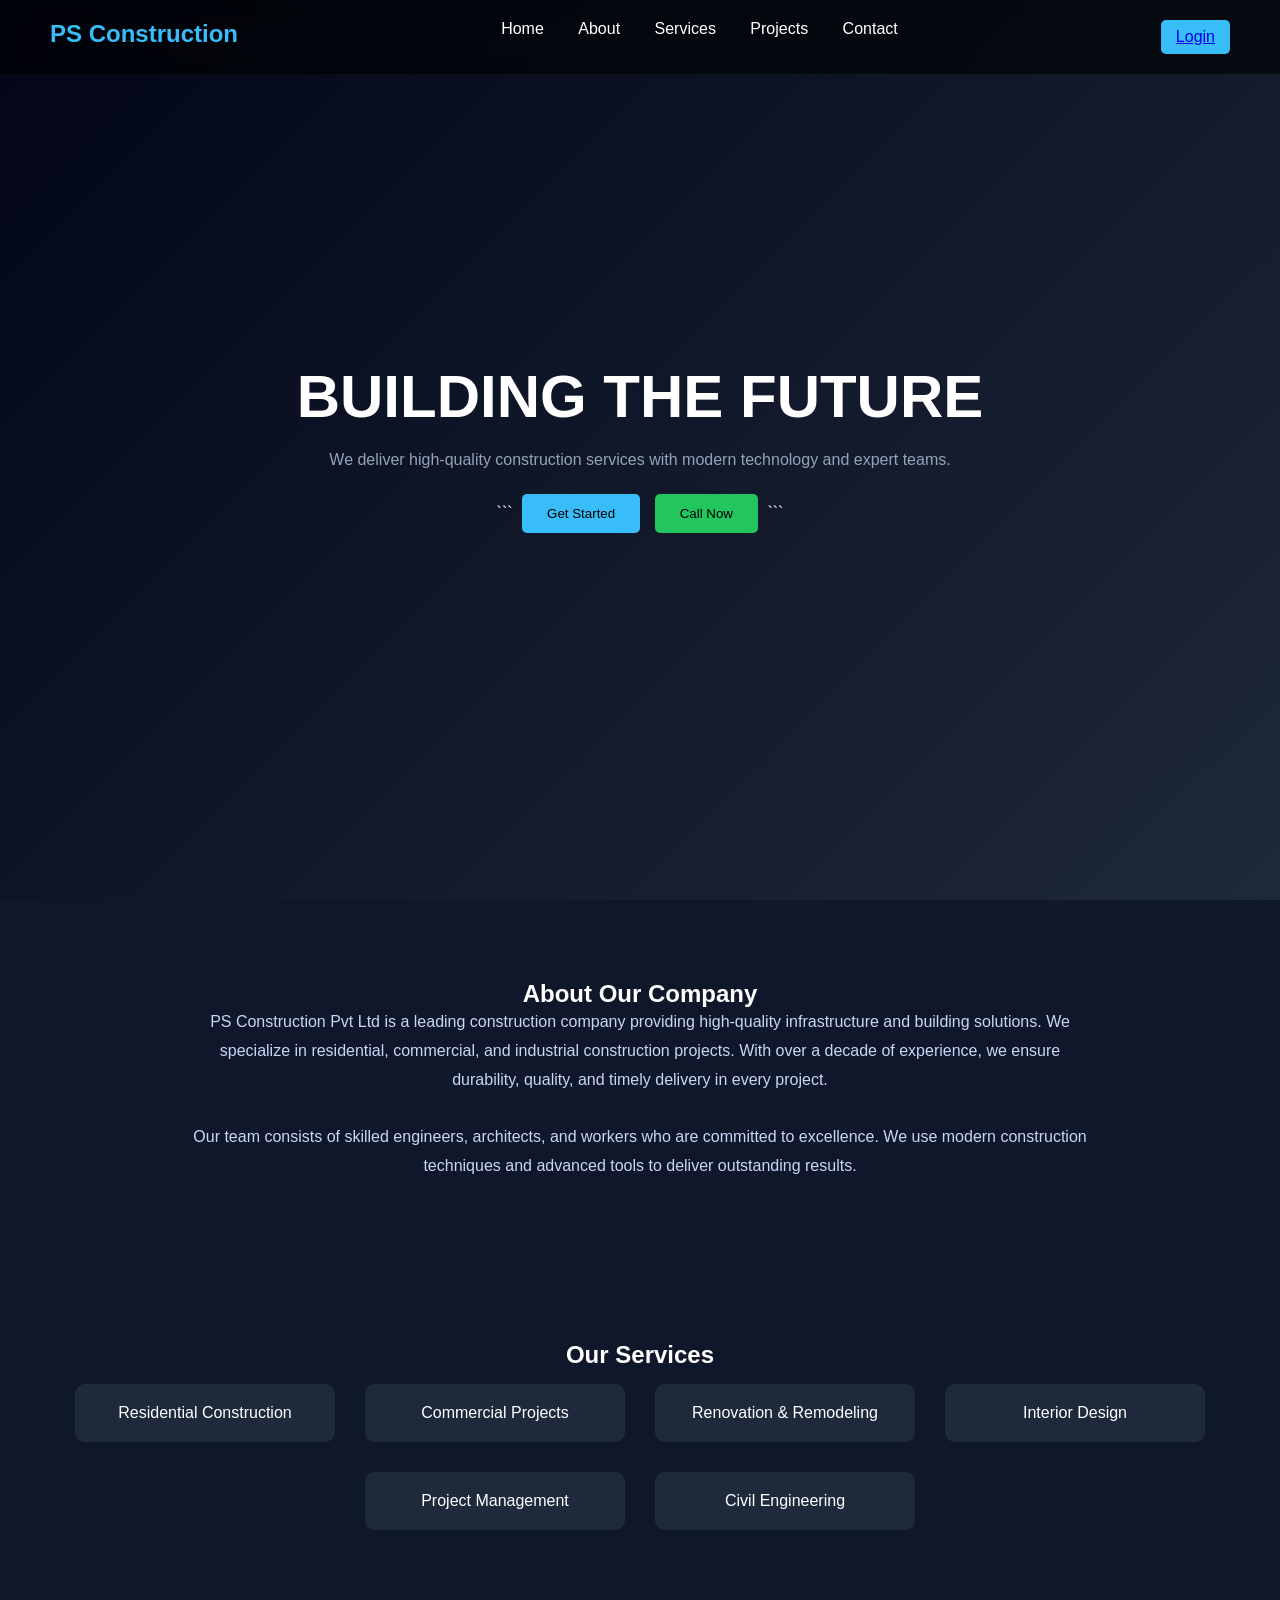
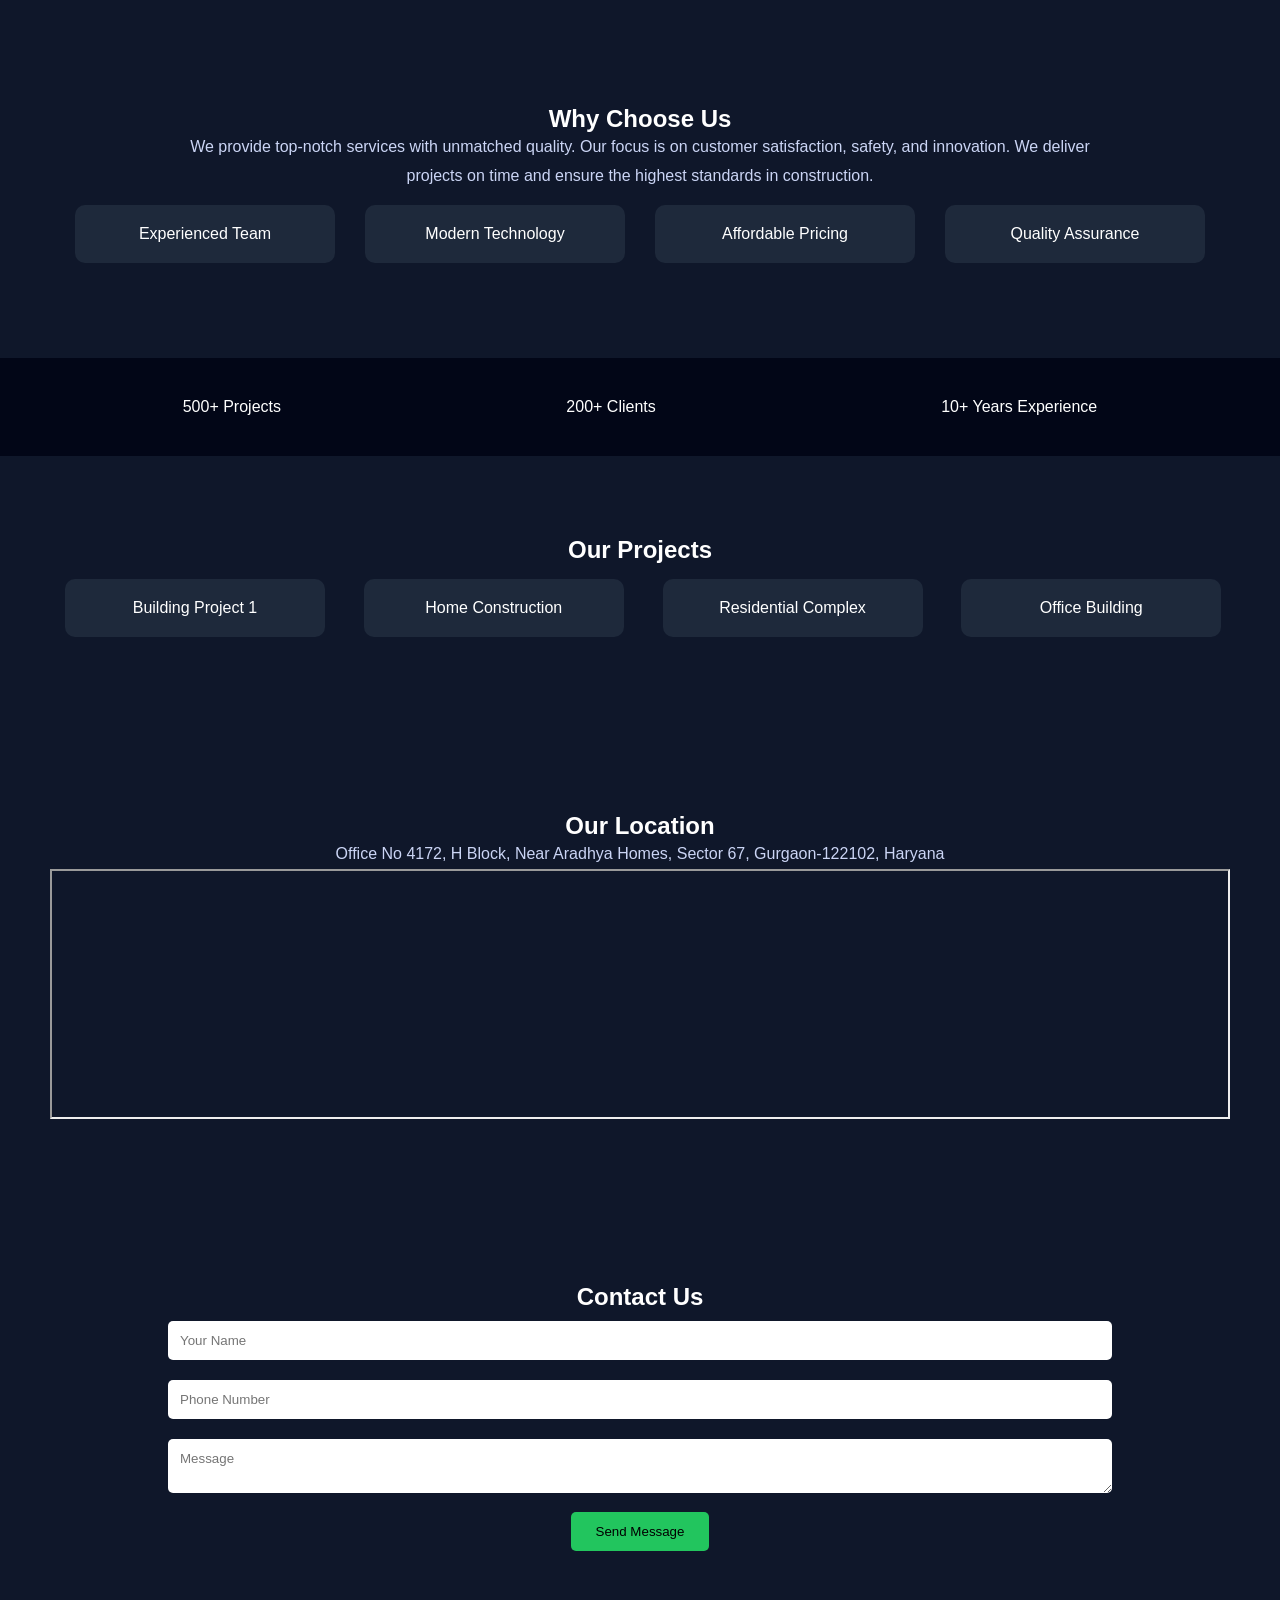
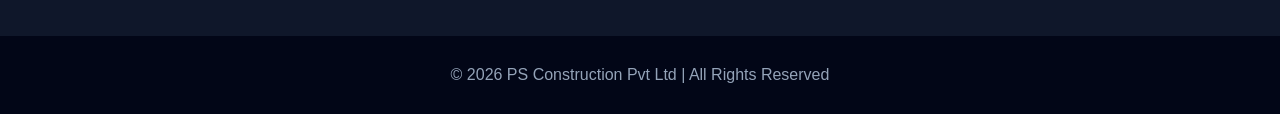
==== index.html @ 4b5846bc "index.html" ====
<!DOCTYPE html>

<html lang="en">
<head>
<meta charset="UTF-8">
<meta name="viewport" content="width=device-width, initial-scale=1.0">
<title>PS Construction Pvt Ltd</title>

<style>

/* RESET */
*{
  margin:0;
  padding:0;
  box-sizing:border-box;
  font-family:Arial;
}

/* BODY */
body{
  background:#0f172a;
  color:white;
}

/* NAVBAR */
.navbar{
  position:fixed;
  top:0;
  width:100%;
  display:flex;
  justify-content:space-between;
  padding:20px 50px;
  background:rgba(0,0,0,0.6);
  backdrop-filter:blur(10px);
  z-index:100;
}

.logo{
  font-size:24px;
  font-weight:bold;
  color:#38bdf8;
}

.menu a{
  color:white;
  text-decoration:none;
  margin:0 15px;
}

.menu a:hover{
  color:#38bdf8;
}

.login{
  background:#38bdf8;
  padding:8px 15px;
  border-radius:5px;
}

/* HERO */
.hero{
  height:100vh;
  display:flex;
  align-items:center;
  justify-content:center;
  text-align:center;
  background:linear-gradient(135deg,#020617,#1e293b);
}

.hero h1{
  font-size:60px;
}

.hero p{
  color:#94a3b8;
  margin:20px;
}

.btn{
  padding:12px 25px;
  border:none;
  margin:5px;
  cursor:pointer;
  border-radius:5px;
}

.btn1{background:#38bdf8;}
.btn2{background:#22c55e;}

/* SECTION */
.section{
  padding:80px 50px;
  text-align:center;
}

/* TEXT CONTENT */
.text{
  max-width:900px;
  margin:auto;
  color:#cbd5f5;
  line-height:1.8;
}

/* CARDS */
.cards{
  display:flex;
  flex-wrap:wrap;
  justify-content:center;
}

.card{
  background:#1e293b;
  margin:15px;
  padding:20px;
  width:260px;
  border-radius:10px;
  transition:0.3s;
}

.card:hover{
  transform:translateY(-10px);
  background:#334155;
}

/* STATS */
.stats{
  display:flex;
  justify-content:space-around;
  padding:40px;
  background:#020617;
}

/* GRID */
.grid{
  display:grid;
  grid-template-columns:repeat(auto-fit,minmax(250px,1fr));
  gap:15px;
}

/* CONTACT */
input,textarea{
  width:80%;
  padding:12px;
  margin:10px;
  border:none;
  border-radius:5px;
}

/* FOOTER */
.footer{
  background:#020617;
  padding:30px;
  text-align:center;
  color:#94a3b8;
}

</style>

</head>

<body>

<!-- NAVBAR -->

<div class="navbar">
  <div class="logo">PS Construction</div>

  <div class="menu">
    <a href="#home">Home</a>
    <a href="#about">About</a>
    <a href="#services">Services</a>
    <a href="#projects">Projects</a>
    <a href="#contact">Contact</a>
  </div>

<a href="login.html" class="login">Login</a>

</div>

<!-- HERO -->

<div class="hero" id="home">
  <div>
    <h1>BUILDING THE FUTURE</h1>
    <p>We deliver high-quality construction services with modern technology and expert teams.</p>

```
<button class="btn btn1">Get Started</button>
<button class="btn btn2" onclick="callNow()">Call Now</button>
```

  </div>
</div>

<!-- ABOUT -->

<div class="section" id="about">
  <h2>About Our Company</h2>

  <p class="text">
  PS Construction Pvt Ltd is a leading construction company providing high-quality infrastructure and building solutions. 
  We specialize in residential, commercial, and industrial construction projects. With over a decade of experience, 
  we ensure durability, quality, and timely delivery in every project.
  <br><br>
  Our team consists of skilled engineers, architects, and workers who are committed to excellence. 
  We use modern construction techniques and advanced tools to deliver outstanding results.
  </p>
</div>

<!-- SERVICES -->

<div class="section" id="services">
  <h2>Our Services</h2>

  <div class="cards">
    <div class="card">Residential Construction</div>
    <div class="card">Commercial Projects</div>
    <div class="card">Renovation & Remodeling</div>
    <div class="card">Interior Design</div>
    <div class="card">Project Management</div>
    <div class="card">Civil Engineering</div>
  </div>
</div>

<!-- WHY US -->

<div class="section">
  <h2>Why Choose Us</h2>

  <p class="text">
  We provide top-notch services with unmatched quality. Our focus is on customer satisfaction, safety, and innovation.
  We deliver projects on time and ensure the highest standards in construction.
  </p>

  <div class="cards">
    <div class="card">Experienced Team</div>
    <div class="card">Modern Technology</div>
    <div class="card">Affordable Pricing</div>
    <div class="card">Quality Assurance</div>
  </div>
</div>

<!-- STATS -->

<div class="stats">
  <div>500+ Projects</div>
  <div>200+ Clients</div>
  <div>10+ Years Experience</div>
</div>

<!-- PROJECTS -->

<div class="section" id="projects">
  <h2>Our Projects</h2>

  <div class="grid">
    <div class="card">Building Project 1</div>
    <div class="card">Home Construction</div>
    <div class="card">Residential Complex</div>
    <div class="card">Office Building</div>
  </div>
</div>

<!-- LOCATION -->

<div class="section">
  <h2>Our Location</h2>

  <p class="text">
  Office No 4172, H Block, Near Aradhya Homes,  
  Sector 67, Gurgaon-122102, Haryana
  </p>

  <iframe 
  src="https://www.google.com/maps?q=Sector+67+Gurgaon&output=embed"
  width="100%" height="250"></iframe>
</div>

<!-- CONTACT -->

<div class="section" id="contact">
  <h2>Contact Us</h2>

  <input id="name" placeholder="Your Name">
  <input id="phone" placeholder="Phone Number">
  <textarea id="msg" placeholder="Message"></textarea>

  <br>
  <button class="btn btn2" onclick="sendMail()">Send Message</button>
</div>

<!-- FOOTER -->

<div class="footer">
  © 2026 PS Construction Pvt Ltd | All Rights Reserved
</div>

<script>

/* CALL */
function callNow(){
  window.location.href = "tel:9627898972";
}

/* EMAIL */
function sendMail(){
  let name=document.getElementById("name").value;
  let phone=document.getElementById("phone").value;
  let msg=document.getElementById("msg").value;

  window.location.href =
  `mailto:psconstruction@gmail.com?subject=Client Inquiry&body=Name:${name}%0APhone:${phone}%0AMessage:${msg}`;
}

/* SCROLL ANIMATION */
let sections=document.querySelectorAll(".section");

window.addEventListener("scroll",()=>{
  sections.forEach(sec=>{
    let top=sec.getBoundingClientRect().top;

    if(top<window.innerHeight-100){
      sec.style.opacity="1";
      sec.style.transform="translateY(0)";
    }
  });
});

</script>

</body>
</html>
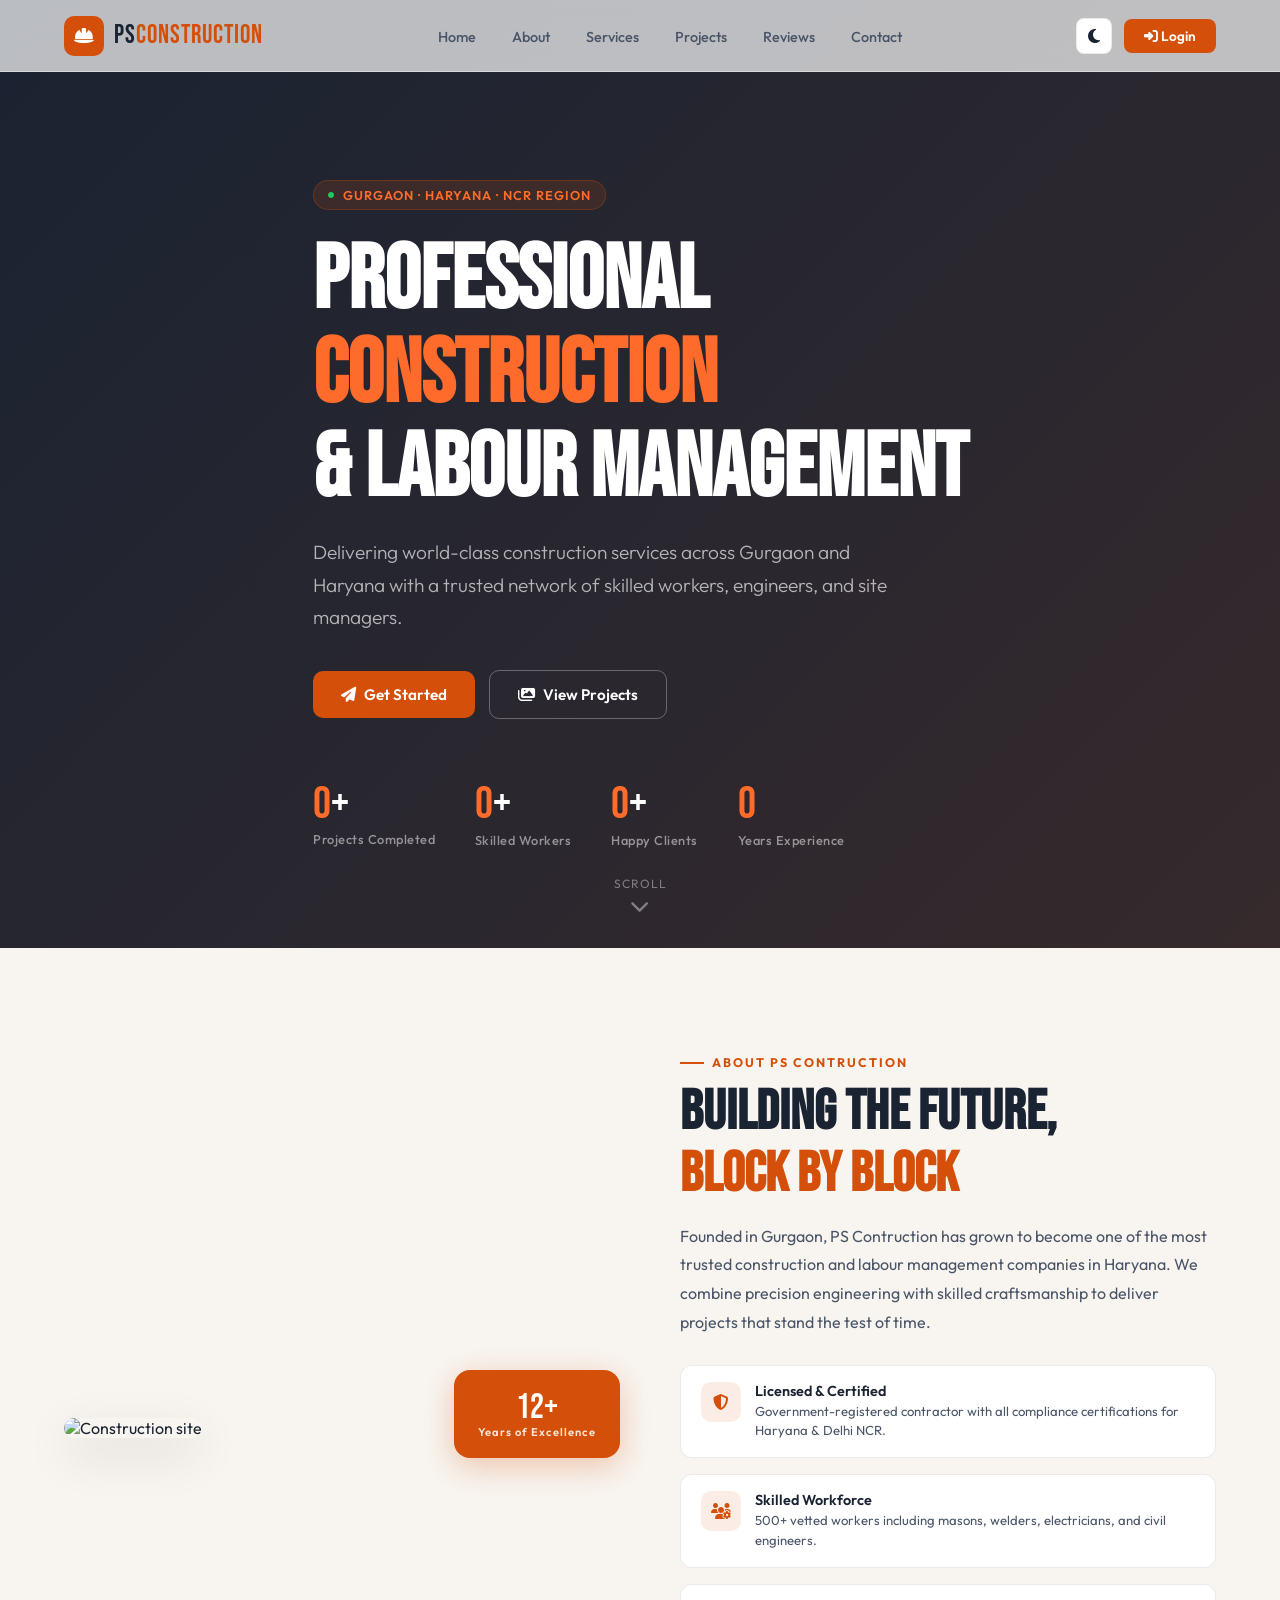
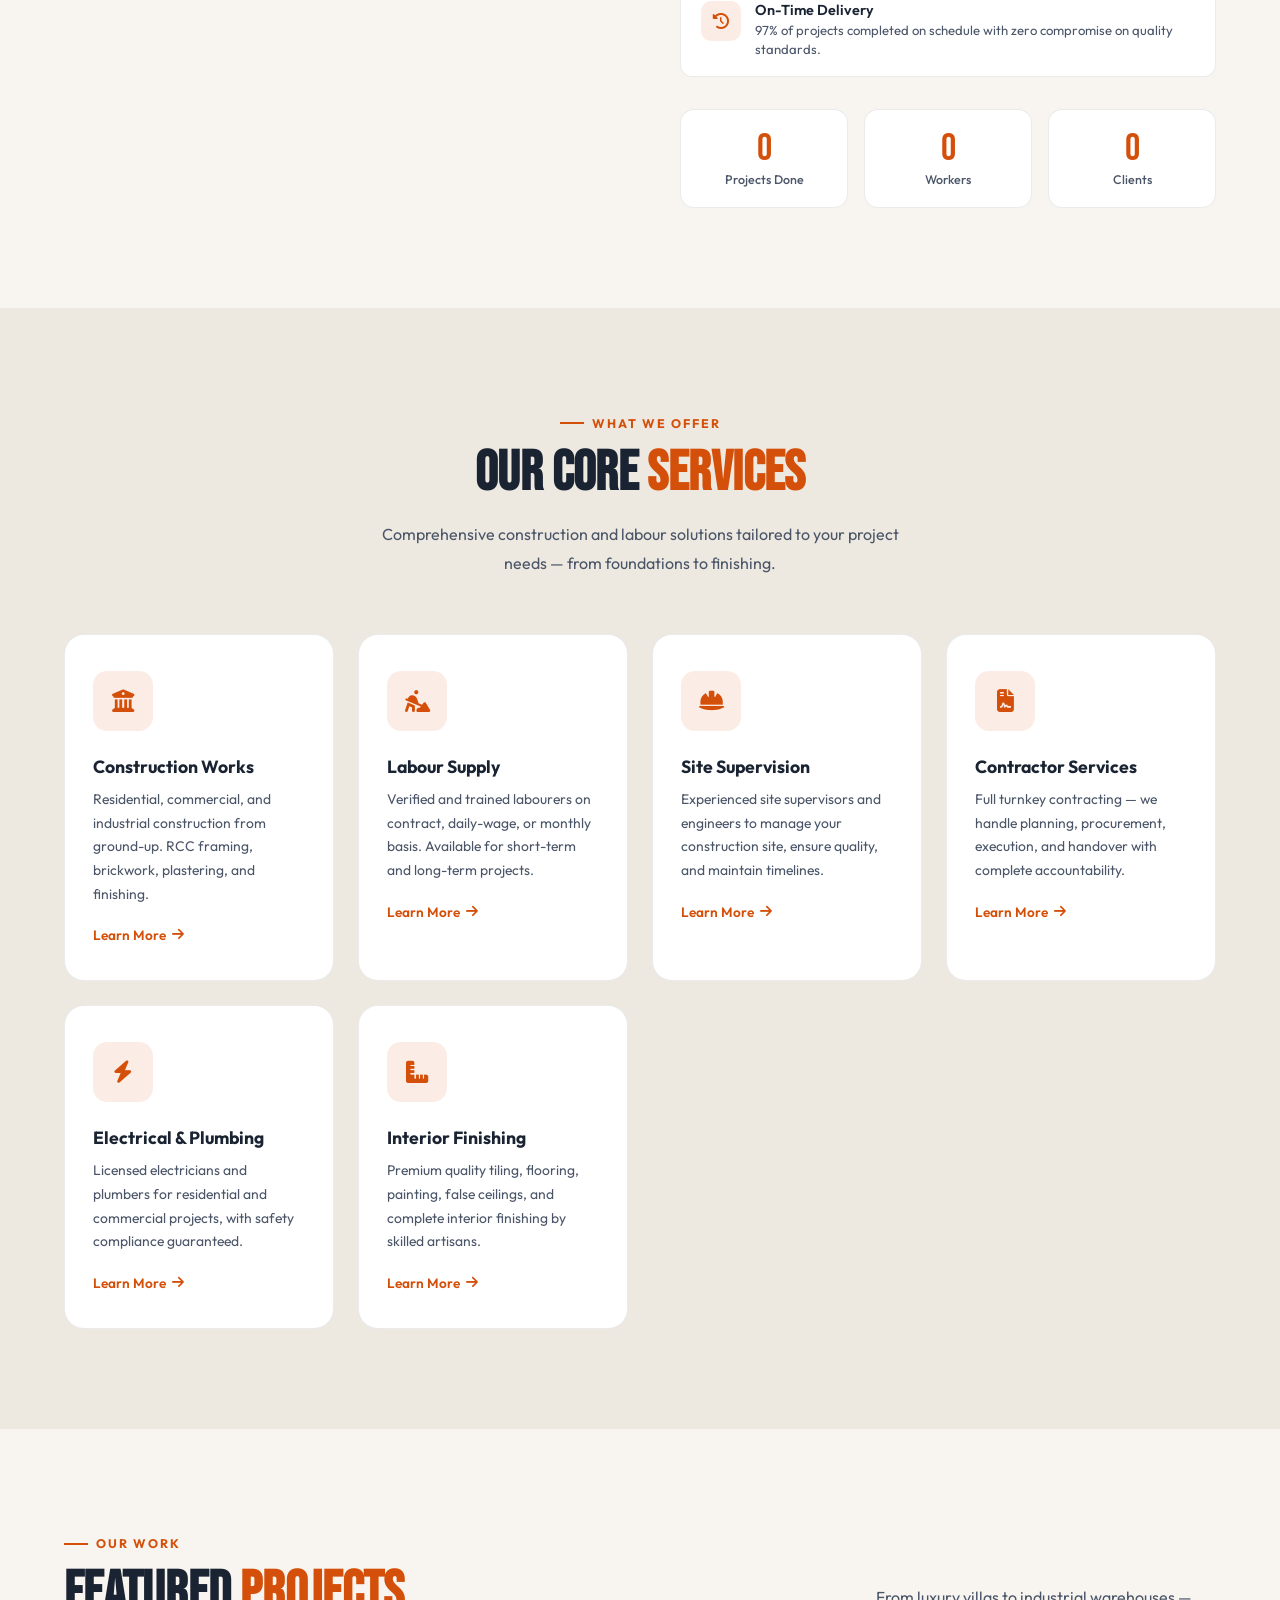
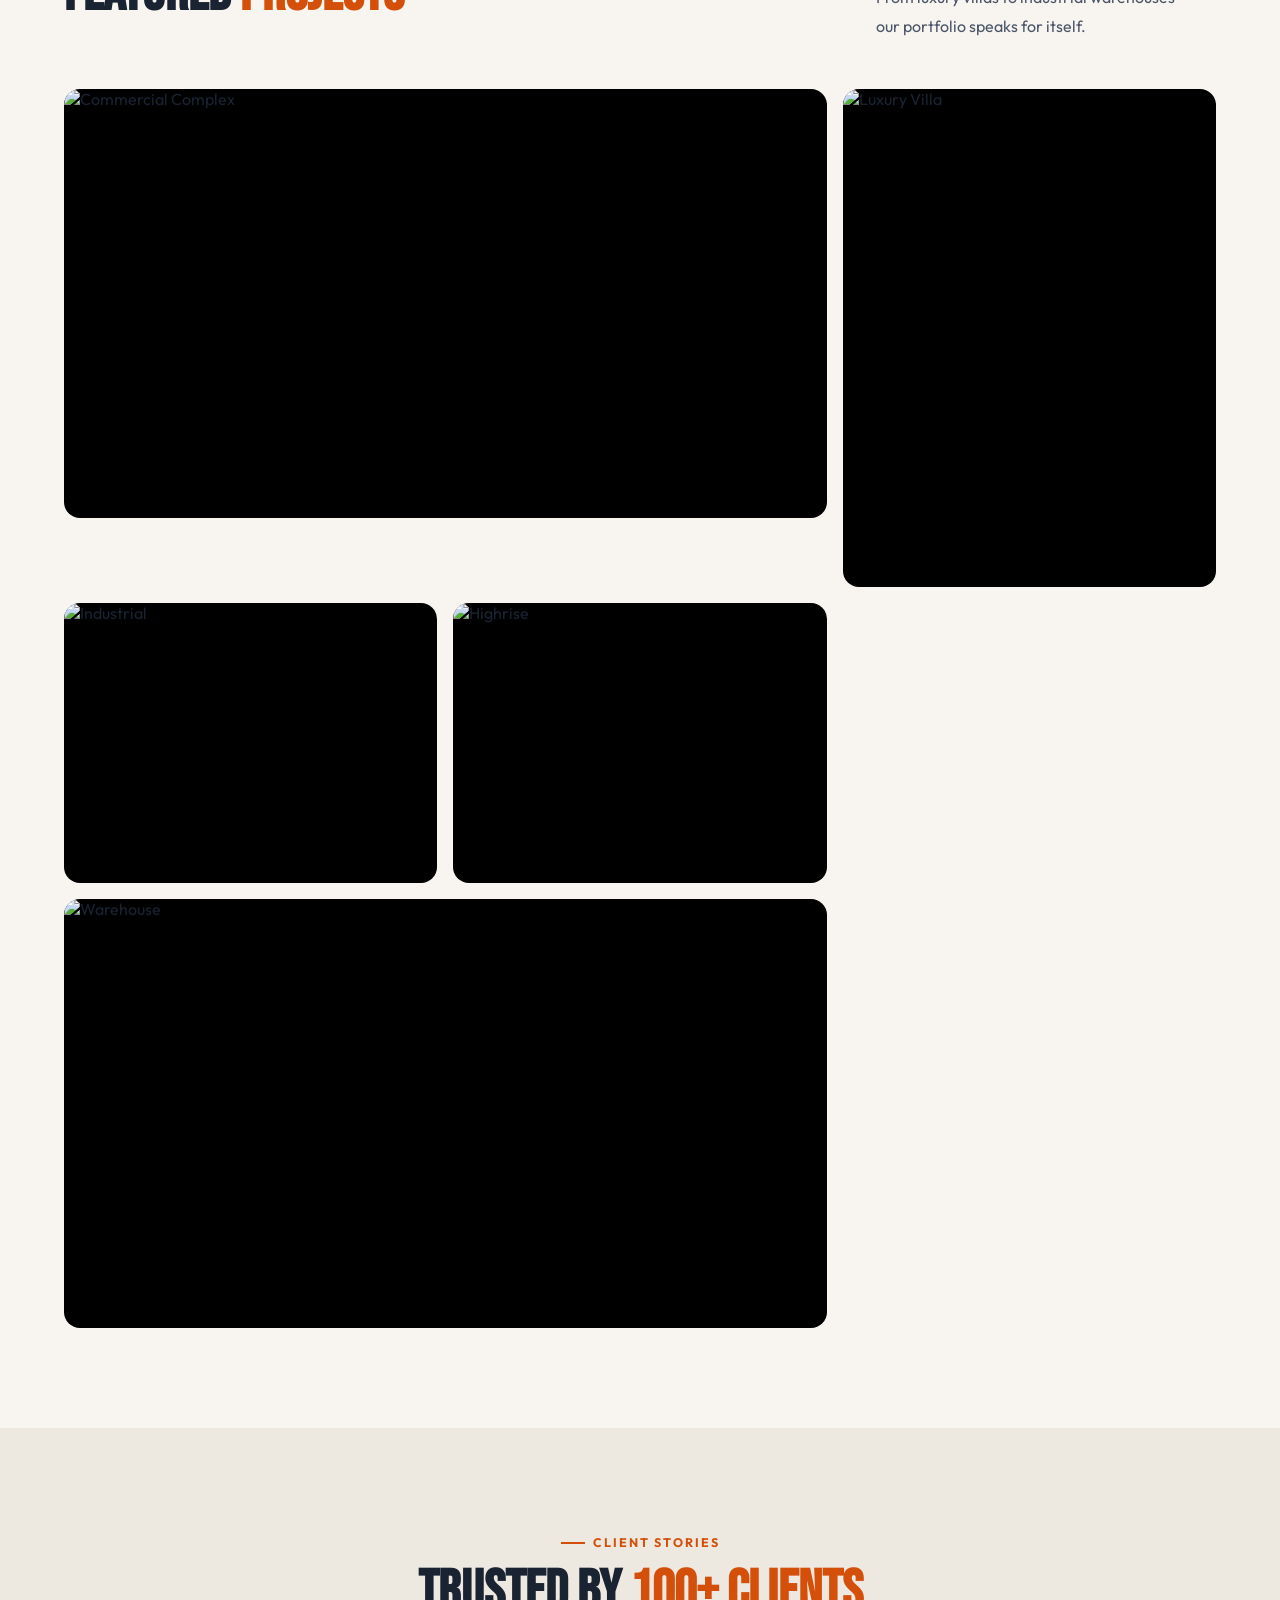
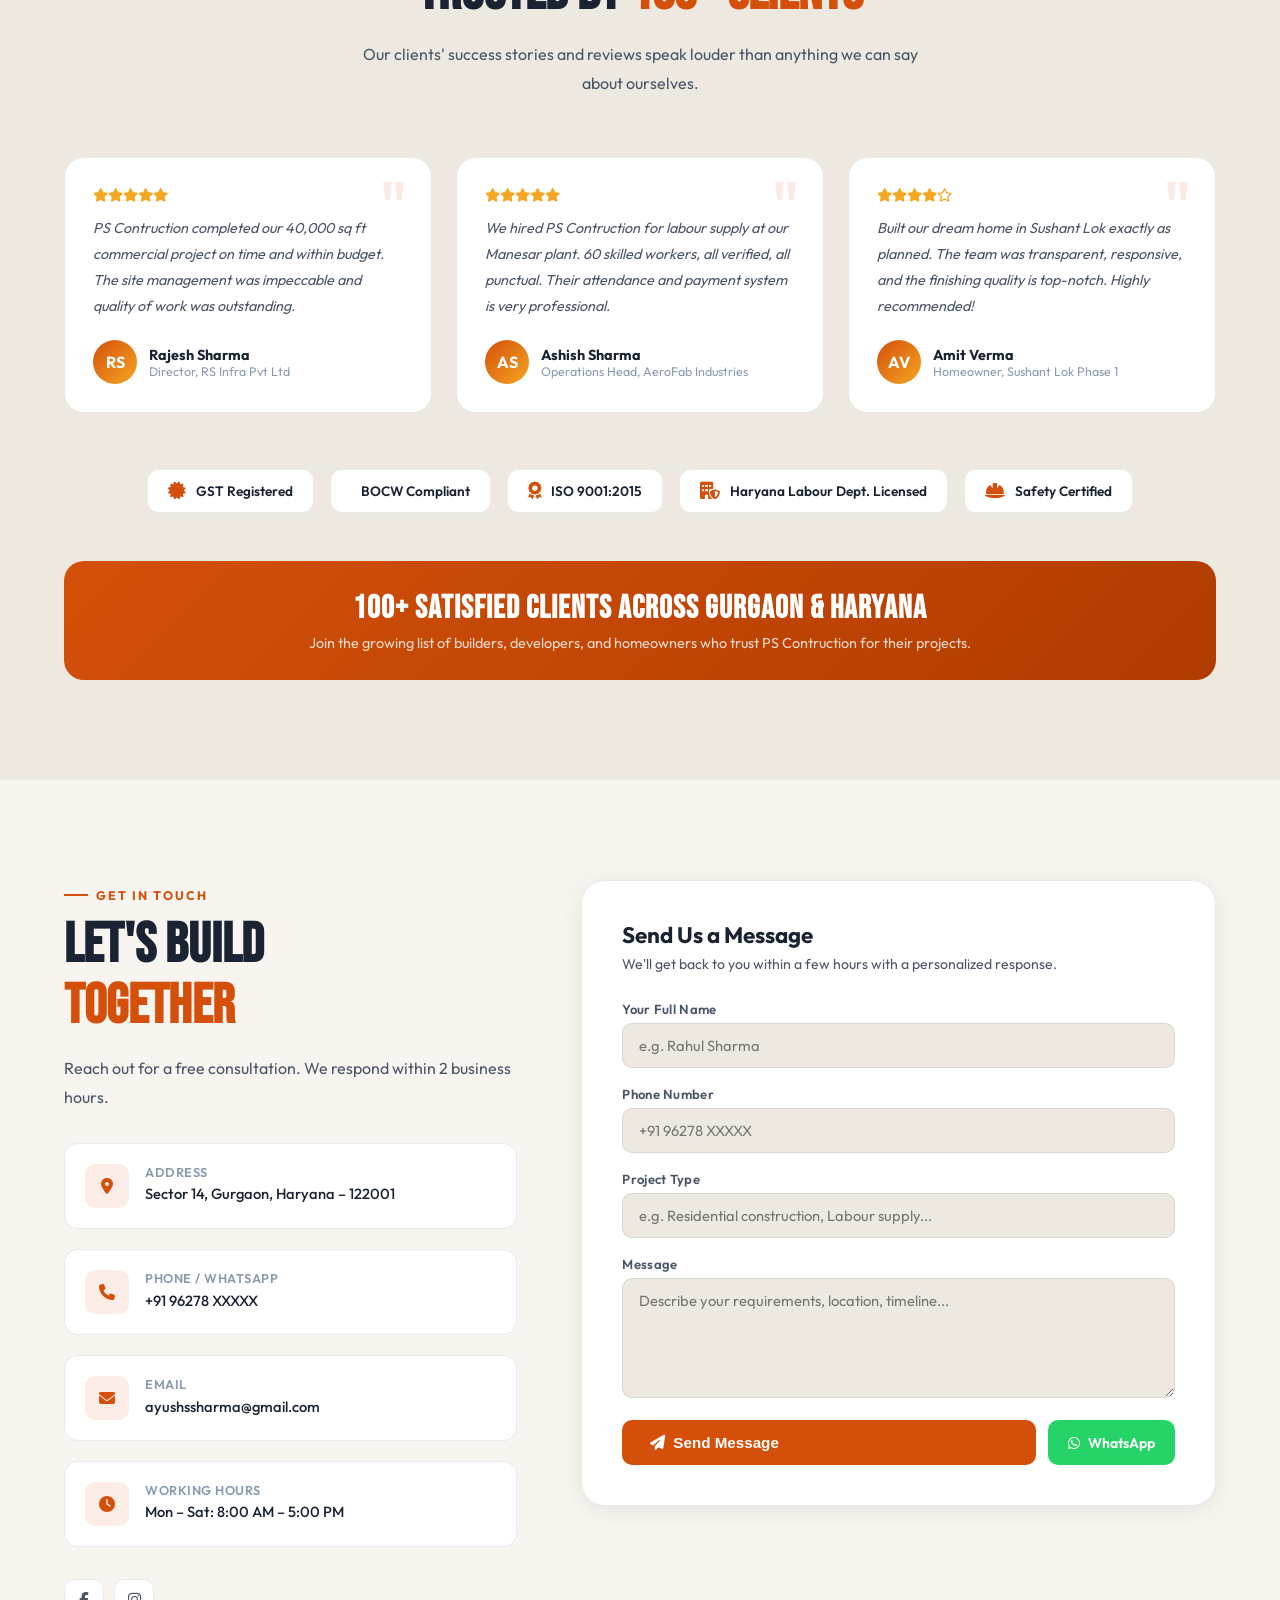
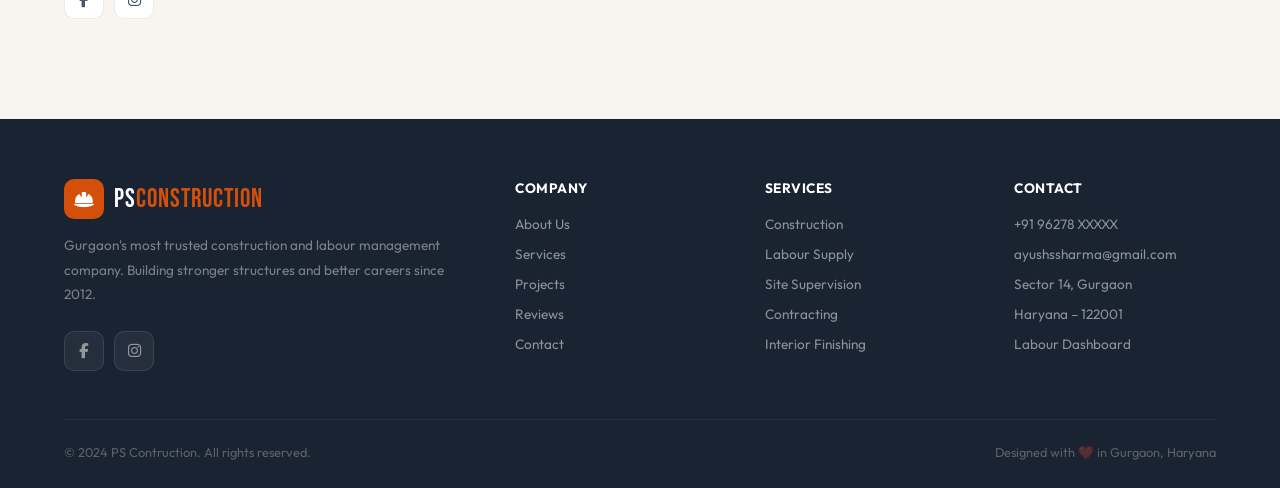
==== commit 5c11188a: "Update index.html" ====
--- a/index.html
+++ b/index.html
@@ -1,332 +1,1024 @@
 <!DOCTYPE html>
-
-<html lang="en">
+<html lang="en" data-theme="light">
 <head>
 <meta charset="UTF-8">
 <meta name="viewport" content="width=device-width, initial-scale=1.0">
-<title>PS Construction Pvt Ltd</title>
-
+<title>PS Cnstruction Gurugram | Construction & Labour Management | Gurgaon, Haryana</title>
+<link href="https://fonts.googleapis.com/css2?family=Bebas+Neue&family=Outfit:wght@300;400;500;600;700;800&display=swap" rel="stylesheet">
+<link rel="stylesheet" href="https://cdnjs.cloudflare.com/ajax/libs/font-awesome/6.5.0/css/all.min.css">
+<link rel="stylesheet" href="https://cdnjs.cloudflare.com/ajax/libs/aos/2.3.4/aos.css">
 <style>
-
-/* RESET */
-*{
-  margin:0;
-  padding:0;
-  box-sizing:border-box;
-  font-family:Arial;
-}
-
-/* BODY */
-body{
-  background:#0f172a;
-  color:white;
-}
-
-/* NAVBAR */
-.navbar{
-  position:fixed;
-  top:0;
-  width:100%;
-  display:flex;
-  justify-content:space-between;
-  padding:20px 50px;
-  background:rgba(0,0,0,0.6);
-  backdrop-filter:blur(10px);
-  z-index:100;
-}
-
-.logo{
-  font-size:24px;
-  font-weight:bold;
-  color:#38bdf8;
-}
-
-.menu a{
-  color:white;
-  text-decoration:none;
-  margin:0 15px;
-}
-
-.menu a:hover{
-  color:#38bdf8;
-}
-
-.login{
-  background:#38bdf8;
-  padding:8px 15px;
-  border-radius:5px;
-}
-
-/* HERO */
-.hero{
-  height:100vh;
-  display:flex;
-  align-items:center;
-  justify-content:center;
-  text-align:center;
-  background:linear-gradient(135deg,#020617,#1e293b);
-}
-
-.hero h1{
-  font-size:60px;
-}
-
-.hero p{
-  color:#94a3b8;
-  margin:20px;
-}
-
-.btn{
-  padding:12px 25px;
-  border:none;
-  margin:5px;
-  cursor:pointer;
-  border-radius:5px;
-}
-
-.btn1{background:#38bdf8;}
-.btn2{background:#22c55e;}
-
-/* SECTION */
-.section{
-  padding:80px 50px;
-  text-align:center;
-}
-
-/* TEXT CONTENT */
-.text{
-  max-width:900px;
-  margin:auto;
-  color:#cbd5f5;
-  line-height:1.8;
-}
-
-/* CARDS */
-.cards{
-  display:flex;
-  flex-wrap:wrap;
-  justify-content:center;
-}
-
-.card{
-  background:#1e293b;
-  margin:15px;
-  padding:20px;
-  width:260px;
-  border-radius:10px;
-  transition:0.3s;
-}
-
-.card:hover{
-  transform:translateY(-10px);
-  background:#334155;
-}
-
-/* STATS */
-.stats{
-  display:flex;
-  justify-content:space-around;
-  padding:40px;
-  background:#020617;
-}
-
-/* GRID */
-.grid{
-  display:grid;
-  grid-template-columns:repeat(auto-fit,minmax(250px,1fr));
-  gap:15px;
-}
-
-/* CONTACT */
-input,textarea{
-  width:80%;
-  padding:12px;
-  margin:10px;
-  border:none;
-  border-radius:5px;
-}
-
-/* FOOTER */
-.footer{
-  background:#020617;
-  padding:30px;
-  text-align:center;
-  color:#94a3b8;
-}
-
+:root {
+  --primary: #D4500A;
+  --primary-dark: #B03C00;
+  --primary-light: #FF6B2B;
+  --secondary: #1A2332;
+  --accent: #F5A623;
+  --bg: #F8F5F0;
+  --bg2: #FFFFFF;
+  --bg3: #EDE8E0;
+  --text: #1A2332;
+  --text2: #4A5568;
+  --text3: #8A9BB0;
+  --border: rgba(0,0,0,0.08);
+  --shadow: 0 4px 24px rgba(0,0,0,0.08);
+  --shadow-lg: 0 16px 48px rgba(0,0,0,0.12);
+  --glass: rgba(255,255,255,0.7);
+  --glass-border: rgba(255,255,255,0.4);
+  --radius: 16px;
+  --transition: all 0.35s cubic-bezier(0.4,0,0.2,1);
+}
+[data-theme="dark"] {
+  --bg: #0D1117;
+  --bg2: #161B22;
+  --bg3: #1C2333;
+  --text: #E8EDF5;
+  --text2: #8B98A9;
+  --text3: #4A5568;
+  --border: rgba(255,255,255,0.06);
+  --shadow: 0 4px 24px rgba(0,0,0,0.4);
+  --shadow-lg: 0 16px 48px rgba(0,0,0,0.5);
+  --glass: rgba(22,27,34,0.8);
+  --glass-border: rgba(255,255,255,0.08);
+}
+*, *::before, *::after { box-sizing: border-box; margin: 0; padding: 0; }
+html { scroll-behavior: smooth; }
+body {
+  font-family: 'Outfit', sans-serif;
+  background: var(--bg);
+  color: var(--text);
+  transition: var(--transition);
+  overflow-x: hidden;
+}
+/* SCROLLBAR */
+::-webkit-scrollbar { width: 5px; }
+::-webkit-scrollbar-track { background: var(--bg); }
+::-webkit-scrollbar-thumb { background: var(--primary); border-radius: 99px; }
+
+/* ============ NAVBAR ============ */
+#navbar {
+  position: fixed; top: 0; left: 0; right: 0; z-index: 1000;
+  padding: 0 5%;
+  height: 72px;
+  display: flex; align-items: center; justify-content: space-between;
+  background: var(--glass);
+  backdrop-filter: blur(20px);
+  -webkit-backdrop-filter: blur(20px);
+  border-bottom: 1px solid var(--glass-border);
+  transition: var(--transition);
+}
+#navbar.scrolled {
+  box-shadow: var(--shadow);
+  height: 64px;
+}
+.nav-logo {
+  display: flex; align-items: center; gap: 10px;
+  text-decoration: none; color: var(--text);
+}
+.nav-logo-icon {
+  width: 40px; height: 40px;
+  background: var(--primary);
+  border-radius: 10px;
+  display: flex; align-items: center; justify-content: center;
+  color: white; font-size: 1.1rem;
+  font-weight: 800;
+}
+.nav-logo-text { font-family: 'Bebas Neue', sans-serif; font-size: 1.6rem; letter-spacing: 1px; }
+.nav-logo-text span { color: var(--primary); }
+.nav-links {
+  display: flex; align-items: center; gap: 8px;
+  list-style: none;
+}
+.nav-links a {
+  text-decoration: none; color: var(--text2);
+  font-size: 0.9rem; font-weight: 500;
+  padding: 6px 14px; border-radius: 8px;
+  transition: var(--transition);
+  position: relative;
+}
+.nav-links a:hover, .nav-links a.active { color: var(--primary); background: rgba(212,80,10,0.08); }
+.nav-right { display: flex; align-items: center; gap: 12px; }
+.btn-login {
+  padding: 8px 20px;
+  background: var(--primary);
+  color: white !important;
+  border-radius: 8px;
+  font-weight: 600;
+  font-size: 0.85rem;
+  transition: var(--transition);
+  text-decoration: none;
+}
+.btn-login:hover { background: var(--primary-dark); transform: translateY(-1px); }
+.theme-toggle {
+  width: 36px; height: 36px;
+  border-radius: 8px;
+  border: 1px solid var(--border);
+  background: var(--bg2);
+  color: var(--text);
+  cursor: pointer;
+  font-size: 1rem;
+  display: flex; align-items: center; justify-content: center;
+  transition: var(--transition);
+}
+.theme-toggle:hover { background: var(--bg3); }
+.hamburger {
+  display: none; flex-direction: column; gap: 5px;
+  cursor: pointer; padding: 4px;
+}
+.hamburger span {
+  width: 24px; height: 2px;
+  background: var(--text);
+  border-radius: 2px;
+  transition: var(--transition);
+}
+
+/* ============ HERO ============ */
+#hero {
+  min-height: 100vh;
+  position: relative;
+  display: flex; align-items: center;
+  overflow: hidden;
+  background: var(--secondary);
+}
+.hero-bg {
+  position: absolute; inset: 0;
+  background-image: url('https://images.unsplash.com/photo-1504307651254-35680f356dfd?w=1600&q=80');
+  background-size: cover; background-position: center;
+  opacity: 0.2;
+  transition: opacity 0.5s;
+}
+[data-theme="dark"] .hero-bg { opacity: 0.1; }
+.hero-overlay {
+  position: absolute; inset: 0;
+  background: linear-gradient(135deg, rgba(26,35,50,0.95) 0%, rgba(212,80,10,0.15) 100%);
+}
+.particles-container {
+  position: absolute; inset: 0; overflow: hidden;
+}
+.particle {
+  position: absolute;
+  width: 2px; height: 2px;
+  background: var(--primary-light);
+  border-radius: 50%;
+  animation: particleFloat linear infinite;
+  opacity: 0;
+}
+@keyframes particleFloat {
+  0% { transform: translateY(100vh) translateX(0); opacity: 0; }
+  10% { opacity: 0.6; }
+  90% { opacity: 0.3; }
+  100% { transform: translateY(-100px) translateX(50px); opacity: 0; }
+}
+.hero-content {
+  position: relative; z-index: 2;
+  max-width: 1200px; margin: 0 auto;
+  padding: 0 5%;
+  padding-top: 80px;
+}
+.hero-badge {
+  display: inline-flex; align-items: center; gap: 8px;
+  background: rgba(212,80,10,0.15);
+  border: 1px solid rgba(212,80,10,0.3);
+  color: var(--primary-light);
+  padding: 6px 14px; border-radius: 99px;
+  font-size: 0.8rem; font-weight: 600; letter-spacing: 1px;
+  text-transform: uppercase; margin-bottom: 24px;
+  animation: fadeInUp 0.8s ease both;
+}
+.hero-badge i { font-size: 0.7rem; }
+.hero-title {
+  font-family: 'Bebas Neue', sans-serif;
+  font-size: clamp(3rem, 7vw, 6rem);
+  line-height: 1.05;
+  color: white;
+  margin-bottom: 20px;
+  animation: fadeInUp 0.8s 0.15s ease both;
+}
+.hero-title .accent { color: var(--primary-light); }
+.hero-sub {
+  font-size: clamp(1rem, 2vw, 1.2rem);
+  color: rgba(255,255,255,0.65);
+  max-width: 580px;
+  line-height: 1.7;
+  margin-bottom: 36px;
+  animation: fadeInUp 0.8s 0.3s ease both;
+  font-weight: 300;
+}
+.hero-cta {
+  display: flex; align-items: center; gap: 14px; flex-wrap: wrap;
+  animation: fadeInUp 0.8s 0.45s ease both;
+}
+.btn-primary {
+  display: inline-flex; align-items: center; gap: 8px;
+  padding: 14px 28px;
+  background: var(--primary);
+  color: white;
+  border-radius: 10px;
+  font-weight: 600; font-size: 0.95rem;
+  text-decoration: none;
+  transition: var(--transition);
+  border: none; cursor: pointer;
+}
+.btn-primary:hover { background: var(--primary-light); transform: translateY(-2px); box-shadow: 0 8px 24px rgba(212,80,10,0.4); }
+.btn-outline {
+  display: inline-flex; align-items: center; gap: 8px;
+  padding: 14px 28px;
+  background: transparent;
+  color: white;
+  border: 1.5px solid rgba(255,255,255,0.3);
+  border-radius: 10px;
+  font-weight: 600; font-size: 0.95rem;
+  text-decoration: none;
+  transition: var(--transition);
+}
+.btn-outline:hover { background: rgba(255,255,255,0.1); border-color: white; transform: translateY(-2px); }
+.hero-stats {
+  display: flex; gap: 40px; margin-top: 64px;
+  animation: fadeInUp 0.8s 0.6s ease both;
+  flex-wrap: wrap;
+}
+.hero-stat { }
+.hero-stat-num {
+  font-family: 'Bebas Neue', sans-serif;
+  font-size: 2.8rem; color: white; line-height: 1;
+}
+.hero-stat-num span { color: var(--primary-light); }
+.hero-stat-label { color: rgba(255,255,255,0.5); font-size: 0.8rem; font-weight: 500; letter-spacing: 0.5px; margin-top: 4px; }
+.hero-scroll {
+  position: absolute; bottom: 32px; left: 50%; transform: translateX(-50%);
+  z-index: 2; text-align: center; color: rgba(255,255,255,0.4);
+  font-size: 0.75rem; letter-spacing: 1px; text-transform: uppercase;
+  animation: bounce 2s infinite;
+}
+.hero-scroll i { display: block; font-size: 1.2rem; margin-top: 6px; }
+@keyframes bounce { 0%,100% { transform: translateX(-50%) translateY(0); } 50% { transform: translateX(-50%) translateY(6px); } }
+
+/* ============ SECTIONS ============ */
+section { padding: 100px 5%; }
+.section-label {
+  display: inline-flex; align-items: center; gap: 8px;
+  color: var(--primary); font-size: 0.78rem; font-weight: 700;
+  letter-spacing: 2px; text-transform: uppercase; margin-bottom: 12px;
+}
+.section-label::before { content: ''; width: 24px; height: 2px; background: var(--primary); }
+.section-title {
+  font-family: 'Bebas Neue', sans-serif;
+  font-size: clamp(2.2rem, 4.5vw, 3.5rem);
+  line-height: 1.1; margin-bottom: 16px;
+  color: var(--text);
+}
+.section-title span { color: var(--primary); }
+.section-desc { color: var(--text2); font-size: 1rem; line-height: 1.8; max-width: 560px; }
+.container { max-width: 1200px; margin: 0 auto; }
+
+/* ============ ABOUT ============ */
+#about { background: var(--bg); }
+.about-grid { display: grid; grid-template-columns: 1fr 1fr; gap: 80px; align-items: center; }
+.about-img-wrap {
+  position: relative;
+}
+.about-img-main {
+  width: 100%; border-radius: 20px;
+  aspect-ratio: 4/3; object-fit: cover;
+  box-shadow: var(--shadow-lg);
+}
+.about-img-badge {
+  position: absolute; bottom: -20px; right: -20px;
+  background: var(--primary);
+  color: white; padding: 20px 24px; border-radius: 16px;
+  box-shadow: 0 8px 32px rgba(212,80,10,0.3);
+  font-family: 'Bebas Neue', sans-serif;
+  font-size: 2.2rem; line-height: 1;
+  text-align: center;
+}
+.about-img-badge small { display: block; font-family: 'Outfit', sans-serif; font-size: 0.7rem; font-weight: 600; letter-spacing: 1px; opacity: 0.85; margin-top: 2px; }
+.about-content { }
+.about-features { display: flex; flex-direction: column; gap: 16px; margin: 28px 0; }
+.about-feature {
+  display: flex; gap: 14px; align-items: flex-start;
+  padding: 16px 20px; border-radius: 12px;
+  background: var(--bg2); border: 1px solid var(--border);
+  transition: var(--transition);
+}
+.about-feature:hover { border-color: var(--primary); transform: translateX(4px); }
+.about-feature-icon {
+  width: 40px; height: 40px; flex-shrink: 0;
+  background: rgba(212,80,10,0.1); color: var(--primary);
+  border-radius: 10px; display: flex; align-items: center; justify-content: center;
+  font-size: 1rem;
+}
+.about-feature-text h4 { font-size: 0.9rem; font-weight: 600; margin-bottom: 2px; }
+.about-feature-text p { font-size: 0.82rem; color: var(--text2); line-height: 1.5; }
+.counters-row {
+  display: grid; grid-template-columns: repeat(3, 1fr); gap: 16px; margin-top: 32px;
+}
+.counter-card {
+  background: var(--bg2); border: 1px solid var(--border);
+  border-radius: 14px; padding: 20px 16px; text-align: center;
+  transition: var(--transition);
+}
+.counter-card:hover { border-color: var(--primary); box-shadow: var(--shadow); }
+.counter-num {
+  font-family: 'Bebas Neue', sans-serif;
+  font-size: 2.4rem; color: var(--primary); line-height: 1;
+}
+.counter-label { font-size: 0.78rem; color: var(--text2); font-weight: 500; margin-top: 4px; }
+
+/* ============ SERVICES ============ */
+#services { background: var(--bg3); }
+.services-grid { display: grid; grid-template-columns: repeat(auto-fit, minmax(260px, 1fr)); gap: 24px; margin-top: 56px; }
+.service-card {
+  background: var(--bg2); border-radius: 20px;
+  padding: 36px 28px; border: 1px solid var(--border);
+  transition: var(--transition); cursor: default;
+  position: relative; overflow: hidden;
+}
+.service-card::before {
+  content: ''; position: absolute; inset: 0;
+  background: linear-gradient(135deg, var(--primary), var(--primary-light));
+  opacity: 0; transition: var(--transition);
+  z-index: 0;
+}
+.service-card:hover { transform: translateY(-8px); box-shadow: var(--shadow-lg); }
+.service-card:hover::before { opacity: 1; }
+.service-card:hover * { color: white !important; }
+.service-card > * { position: relative; z-index: 1; }
+.service-icon {
+  width: 60px; height: 60px;
+  background: rgba(212,80,10,0.1); color: var(--primary);
+  border-radius: 14px; display: flex; align-items: center; justify-content: center;
+  font-size: 1.4rem; margin-bottom: 24px;
+  transition: var(--transition);
+}
+.service-card:hover .service-icon { background: rgba(255,255,255,0.2); }
+.service-card h3 { font-size: 1.1rem; font-weight: 700; margin-bottom: 10px; }
+.service-card p { font-size: 0.87rem; color: var(--text2); line-height: 1.7; }
+.service-card .service-arrow {
+  margin-top: 20px; color: var(--primary);
+  font-size: 0.85rem; font-weight: 600;
+  display: flex; align-items: center; gap: 6px;
+}
+
+/* ============ PROJECTS ============ */
+#projects { background: var(--bg); }
+.projects-header { display: flex; justify-content: space-between; align-items: flex-end; margin-bottom: 48px; flex-wrap: wrap; gap: 20px; }
+.projects-grid { display: grid; grid-template-columns: repeat(3, 1fr); grid-template-rows: auto; gap: 16px; }
+.project-card {
+  border-radius: 16px; overflow: hidden;
+  position: relative; cursor: pointer;
+  background: #000;
+}
+.project-card:nth-child(1) { grid-column: span 2; aspect-ratio: 16/9; }
+.project-card:nth-child(2) { aspect-ratio: 3/4; }
+.project-card:nth-child(3) { aspect-ratio: 4/3; }
+.project-card:nth-child(4) { aspect-ratio: 4/3; }
+.project-card:nth-child(5) { grid-column: span 2; aspect-ratio: 16/9; }
+.project-img {
+  width: 100%; height: 100%; object-fit: cover;
+  transition: transform 0.6s ease;
+}
+.project-card:hover .project-img { transform: scale(1.08); }
+.project-overlay {
+  position: absolute; inset: 0;
+  background: linear-gradient(to top, rgba(0,0,0,0.85) 0%, transparent 60%);
+  opacity: 0; transition: var(--transition);
+  display: flex; flex-direction: column;
+  justify-content: flex-end; padding: 24px;
+}
+.project-card:hover .project-overlay { opacity: 1; }
+.project-overlay h3 { color: white; font-size: 1rem; font-weight: 700; }
+.project-overlay span { color: rgba(255,255,255,0.6); font-size: 0.8rem; margin-top: 4px; display: block; }
+
+/* ============ TRUST ============ */
+#trust { background: var(--bg3); }
+.trust-header { text-align: center; margin-bottom: 60px; }
+.trust-header .section-desc { margin: 0 auto; }
+.testimonials-grid { display: grid; grid-template-columns: repeat(auto-fit, minmax(300px, 1fr)); gap: 24px; }
+.testimonial-card {
+  background: var(--bg2); border-radius: 20px;
+  padding: 28px; border: 1px solid var(--border);
+  transition: var(--transition);
+  position: relative;
+}
+.testimonial-card::before {
+  content: '"'; position: absolute; top: 16px; right: 24px;
+  font-size: 5rem; color: var(--primary); opacity: 0.1;
+  font-family: 'Bebas Neue', sans-serif; line-height: 1;
+}
+.testimonial-card:hover { transform: translateY(-4px); box-shadow: var(--shadow-lg); border-color: var(--primary); }
+.stars { color: var(--accent); font-size: 0.85rem; margin-bottom: 12px; }
+.testimonial-text { font-size: 0.9rem; color: var(--text2); line-height: 1.8; margin-bottom: 20px; font-style: italic; }
+.testimonial-author { display: flex; align-items: center; gap: 12px; }
+.testimonial-avatar {
+  width: 44px; height: 44px; border-radius: 50%;
+  background: linear-gradient(135deg, var(--primary), var(--accent));
+  display: flex; align-items: center; justify-content: center;
+  color: white; font-weight: 700; font-size: 1rem;
+}
+.testimonial-name { font-weight: 700; font-size: 0.9rem; }
+.testimonial-role { font-size: 0.78rem; color: var(--text3); }
+
+.certs-row { display: flex; flex-wrap: wrap; gap: 16px; justify-content: center; margin-top: 56px; }
+.cert-badge {
+  display: flex; align-items: center; gap: 10px;
+  background: var(--bg2); border: 1px solid var(--border);
+  border-radius: 12px; padding: 12px 20px;
+  transition: var(--transition); font-size: 0.85rem; font-weight: 600;
+}
+.cert-badge:hover { border-color: var(--primary); }
+.cert-badge i { color: var(--primary); font-size: 1.1rem; }
+.trust-banner {
+  margin-top: 48px; padding: 28px 36px;
+  background: linear-gradient(135deg, var(--primary) 0%, var(--primary-dark) 100%);
+  border-radius: 20px; text-align: center; color: white;
+}
+.trust-banner h3 { font-family: 'Bebas Neue', sans-serif; font-size: 2rem; letter-spacing: 1px; }
+.trust-banner p { opacity: 0.8; font-size: 0.9rem; margin-top: 6px; }
+
+/* ============ CONTACT ============ */
+#contact { background: var(--bg); }
+.contact-grid { display: grid; grid-template-columns: 1fr 1.4fr; gap: 64px; }
+.contact-info { }
+.contact-info-items { display: flex; flex-direction: column; gap: 20px; margin: 32px 0; }
+.contact-item {
+  display: flex; gap: 16px; align-items: flex-start;
+  padding: 20px; border-radius: 14px;
+  background: var(--bg2); border: 1px solid var(--border);
+}
+.contact-item-icon {
+  width: 44px; height: 44px; flex-shrink: 0;
+  background: rgba(212,80,10,0.1); color: var(--primary);
+  border-radius: 10px; display: flex; align-items: center; justify-content: center;
+  font-size: 1rem;
+}
+.contact-item h4 { font-size: 0.8rem; font-weight: 600; color: var(--text3); text-transform: uppercase; letter-spacing: 0.5px; margin-bottom: 4px; }
+.contact-item p, .contact-item a { font-size: 0.92rem; color: var(--text); text-decoration: none; font-weight: 500; }
+.contact-item a:hover { color: var(--primary); }
+.social-links { display: flex; gap: 10px; margin-top: 24px; }
+.social-link {
+  width: 40px; height: 40px;
+  background: var(--bg2); border: 1px solid var(--border);
+  border-radius: 10px; display: flex; align-items: center; justify-content: center;
+  color: var(--text2); text-decoration: none; font-size: 0.95rem;
+  transition: var(--transition);
+}
+.social-link:hover { background: var(--primary); color: white; border-color: var(--primary); }
+.contact-form-wrap {
+  background: var(--bg2); border-radius: 24px;
+  padding: 40px; border: 1px solid var(--border);
+  box-shadow: var(--shadow);
+}
+.contact-form-wrap h3 { font-size: 1.4rem; font-weight: 700; margin-bottom: 6px; }
+.contact-form-wrap p { color: var(--text2); font-size: 0.88rem; margin-bottom: 28px; }
+.form-group { margin-bottom: 18px; }
+.form-group label { display: block; font-size: 0.82rem; font-weight: 600; color: var(--text2); margin-bottom: 6px; letter-spacing: 0.3px; }
+.form-group input, .form-group textarea {
+  width: 100%; padding: 12px 16px;
+  background: var(--bg3); border: 1px solid var(--border);
+  border-radius: 10px; color: var(--text); font-family: 'Outfit', sans-serif;
+  font-size: 0.92rem; transition: var(--transition);
+  outline: none;
+}
+.form-group input:focus, .form-group textarea:focus { border-color: var(--primary); box-shadow: 0 0 0 3px rgba(212,80,10,0.1); }
+.form-group textarea { resize: vertical; min-height: 120px; }
+.form-actions { display: flex; gap: 12px; }
+.btn-whatsapp {
+  display: inline-flex; align-items: center; gap: 8px;
+  padding: 12px 20px;
+  background: #25D366; color: white;
+  border-radius: 10px; font-weight: 600; font-size: 0.88rem;
+  text-decoration: none; border: none; cursor: pointer;
+  transition: var(--transition);
+}
+.btn-whatsapp:hover { background: #1ebe5d; transform: translateY(-1px); }
+
+/* ============ FOOTER ============ */
+footer {
+  background: var(--secondary);
+  color: rgba(255,255,255,0.7);
+  padding: 60px 5% 28px;
+}
+[data-theme="dark"] footer { background: #060B10; }
+.footer-grid { display: grid; grid-template-columns: 2fr 1fr 1fr 1fr; gap: 48px; margin-bottom: 48px; }
+.footer-brand .nav-logo { margin-bottom: 16px; display: inline-flex; }
+.footer-brand p { font-size: 0.85rem; line-height: 1.8; opacity: 0.6; margin-bottom: 20px; }
+.footer-col h4 { font-size: 0.85rem; font-weight: 700; color: white; letter-spacing: 0.5px; margin-bottom: 16px; text-transform: uppercase; }
+.footer-col ul { list-style: none; display: flex; flex-direction: column; gap: 10px; }
+.footer-col ul li a { color: rgba(255,255,255,0.5); text-decoration: none; font-size: 0.85rem; transition: var(--transition); }
+.footer-col ul li a:hover { color: var(--primary-light); }
+.footer-bottom { border-top: 1px solid rgba(255,255,255,0.06); padding-top: 24px; display: flex; justify-content: space-between; align-items: center; flex-wrap: wrap; gap: 12px; }
+.footer-bottom p { font-size: 0.8rem; opacity: 0.4; }
+
+/* ============ ANIMATIONS ============ */
+@keyframes fadeInUp { from { opacity: 0; transform: translateY(24px); } to { opacity: 1; transform: translateY(0); } }
+
+/* ============ MOBILE NAV ============ */
+.mobile-nav {
+  display: none;
+  position: fixed; inset: 0; top: 72px;
+  background: var(--bg2); z-index: 999;
+  padding: 24px; flex-direction: column; gap: 8px;
+  border-top: 1px solid var(--border);
+}
+.mobile-nav.open { display: flex; }
+.mobile-nav a {
+  padding: 12px 16px; border-radius: 10px;
+  color: var(--text); text-decoration: none; font-weight: 500;
+  transition: var(--transition);
+}
+.mobile-nav a:hover { background: var(--bg3); color: var(--primary); }
+
+/* Toast */
+.toast {
+  position: fixed; bottom: 24px; right: 24px; z-index: 9999;
+  background: var(--secondary); color: white;
+  padding: 14px 20px; border-radius: 12px;
+  font-size: 0.88rem; font-weight: 500;
+  display: flex; align-items: center; gap: 10px;
+  transform: translateY(80px); opacity: 0;
+  transition: all 0.3s ease; box-shadow: var(--shadow-lg);
+}
+.toast.show { transform: translateY(0); opacity: 1; }
+.toast.success { border-left: 3px solid #22c55e; }
+[data-theme="dark"] .toast { background: #2d3748; }
+
+/* RESPONSIVE */
+@media (max-width: 1024px) {
+  .about-grid { grid-template-columns: 1fr; gap: 40px; }
+  .about-img-wrap { display: none; }
+  .footer-grid { grid-template-columns: 1fr 1fr; gap: 32px; }
+  .contact-grid { grid-template-columns: 1fr; }
+  .projects-grid { grid-template-columns: 1fr 1fr; }
+  .project-card:nth-child(1) { grid-column: span 2; }
+  .project-card:nth-child(5) { grid-column: span 2; }
+}
+@media (max-width: 768px) {
+  .nav-links { display: none; }
+  .hamburger { display: flex; }
+  section { padding: 70px 5%; }
+  .counters-row { grid-template-columns: repeat(3, 1fr); }
+  .footer-grid { grid-template-columns: 1fr; gap: 24px; }
+  .projects-grid { grid-template-columns: 1fr; }
+  .project-card:nth-child(1),
+  .project-card:nth-child(5) { grid-column: span 1; }
+  .hero-stats { gap: 24px; }
+  .form-actions { flex-direction: column; }
+}
+@media (max-width: 480px) {
+  .counters-row { grid-template-columns: 1fr 1fr; }
+  .hero-cta { flex-direction: column; align-items: flex-start; }
+}
 </style>
-
 </head>
-
 <body>
 
 <!-- NAVBAR -->
-
-<div class="navbar">
-  <div class="logo">PS Construction</div>
-
-  <div class="menu">
-    <a href="#home">Home</a>
-    <a href="#about">About</a>
-    <a href="#services">Services</a>
-    <a href="#projects">Projects</a>
-    <a href="#contact">Contact</a>
+<nav id="navbar">
+  <a href="#hero" class="nav-logo">
+    <div class="nav-logo-icon"><i class="fa-solid fa-helmet-safety"></i></div>
+    <span class="nav-logo-text">PS<span>Construction</span></span>
+  </a>
+  <ul class="nav-links">
+    <li><a href="#hero">Home</a></li>
+    <li><a href="#about">About</a></li>
+    <li><a href="#services">Services</a></li>
+    <li><a href="#projects">Projects</a></li>
+    <li><a href="#trust">Reviews</a></li>
+    <li><a href="#contact">Contact</a></li>
+   
+  </ul>
+  <div class="nav-right">
+    <button class="theme-toggle" id="themeToggle" title="Toggle dark mode"><i class="fa-solid fa-moon"></i></button>
+    <a href="dashboard.html" class="btn-login"><i class="fa-solid fa-right-to-bracket"></i> Login</a>
   </div>
-
-<a href="login.html" class="login">Login</a>
-
-</div>
+  <div class="hamburger" id="hamburger">
+    <span></span><span></span><span></span>
+  </div>
+</nav>
+<div class="mobile-nav" id="mobileNav">
+  <a href="#hero" onclick="closeMobileNav()">Home</a>
+  <a href="#about" onclick="closeMobileNav()">About</a>
+  <a href="#services" onclick="closeMobileNav()">Services</a>
+  <a href="#projects" onclick="closeMobileNav()">Projects</a>
+  <a href="#trust" onclick="closeMobileNav()">Reviews</a>
+  <a href="#contact" onclick="closeMobileNav()">Contact</a>
+ </div>
 
 <!-- HERO -->
-
-<div class="hero" id="home">
-  <div>
-    <h1>BUILDING THE FUTURE</h1>
-    <p>We deliver high-quality construction services with modern technology and expert teams.</p>
-
-```
-<button class="btn btn1">Get Started</button>
-<button class="btn btn2" onclick="callNow()">Call Now</button>
-```
-
+<section id="hero">
+  <div class="hero-bg"></div>
+  <div class="hero-overlay"></div>
+  <div class="particles-container" id="particles"></div>
+  <div class="hero-content container">
+    <div class="hero-badge"><i class="fa-solid fa-circle" style="font-size:6px;color:#22c55e"></i> Gurgaon · Haryana · NCR Region</div>
+    <h1 class="hero-title">Professional<br><span class="accent">Construction</span><br>& Labour Management</h1>
+    <p class="hero-sub">Delivering world-class construction services across Gurgaon and Haryana with a trusted network of skilled workers, engineers, and site managers.</p>
+    <div class="hero-cta">
+      <a href="#contact" class="btn-primary"><i class="fa-solid fa-paper-plane"></i> Get Started</a>
+      <a href="#projects" class="btn-outline"><i class="fa-solid fa-images"></i> View Projects</a>
+    </div>
+    <div class="hero-stats">
+      <div class="hero-stat">
+        <div class="hero-stat-num"><span class="count" data-target="200">0</span>+</div>
+        <div class="hero-stat-label">Projects Completed</div>
+      </div>
+      <div class="hero-stat">
+        <div class="hero-stat-num"><span class="count" data-target="150">0</span>+</div>
+        <div class="hero-stat-label">Skilled Workers</div>
+      </div>
+      <div class="hero-stat">
+        <div class="hero-stat-num"><span class="count" data-target="100">0</span>+</div>
+        <div class="hero-stat-label">Happy Clients</div>
+      </div>
+      <div class="hero-stat">
+        <div class="hero-stat-num"><span class="count" data-target="12">0</span></div>
+        <div class="hero-stat-label">Years Experience</div>
+      </div>
+    </div>
   </div>
-</div>
+  <div class="hero-scroll">Scroll<i class="fa-solid fa-chevron-down"></i></div>
+</section>
 
 <!-- ABOUT -->
-
-<div class="section" id="about">
-  <h2>About Our Company</h2>
-
-  <p class="text">
-  PS Construction Pvt Ltd is a leading construction company providing high-quality infrastructure and building solutions. 
-  We specialize in residential, commercial, and industrial construction projects. With over a decade of experience, 
-  we ensure durability, quality, and timely delivery in every project.
-  <br><br>
-  Our team consists of skilled engineers, architects, and workers who are committed to excellence. 
-  We use modern construction techniques and advanced tools to deliver outstanding results.
-  </p>
-</div>
+<section id="about">
+  <div class="container">
+    <div class="about-grid">
+      <div class="about-img-wrap" data-aos="fade-right">
+        <img src="https://images.unsplash.com/photo-1581094794329-c8112a89af12?w=800&q=80" alt="Construction site" class="about-img-main">
+        <div class="about-img-badge">12+<small>Years of Excellence</small></div>
+      </div>
+      <div class="about-content" data-aos="fade-left">
+        <div class="section-label">About PS Contruction</div>
+        <h2 class="section-title">Building the Future,<br><span>Block by Block</span></h2>
+        <p class="section-desc">Founded in Gurgaon, PS Contruction has grown to become one of the most trusted construction and labour management companies in Haryana. We combine precision engineering with skilled craftsmanship to deliver projects that stand the test of time.</p>
+        <div class="about-features">
+          <div class="about-feature">
+            <div class="about-feature-icon"><i class="fa-solid fa-shield-halved"></i></div>
+            <div class="about-feature-text">
+              <h4>Licensed & Certified</h4>
+              <p>Government-registered contractor with all compliance certifications for Haryana & Delhi NCR.</p>
+            </div>
+          </div>
+          <div class="about-feature">
+            <div class="about-feature-icon"><i class="fa-solid fa-users-gear"></i></div>
+            <div class="about-feature-text">
+              <h4>Skilled Workforce</h4>
+              <p>500+ vetted workers including masons, welders, electricians, and civil engineers.</p>
+            </div>
+          </div>
+          <div class="about-feature">
+            <div class="about-feature-icon"><i class="fa-solid fa-clock-rotate-left"></i></div>
+            <div class="about-feature-text">
+              <h4>On-Time Delivery</h4>
+              <p>97% of projects completed on schedule with zero compromise on quality standards.</p>
+            </div>
+          </div>
+        </div>
+        <div class="counters-row">
+          <div class="counter-card"><div class="counter-num" data-target="100">0</div><div class="counter-label">Projects Done</div></div>
+          <div class="counter-card"><div class="counter-num" data-target="150">0</div><div class="counter-label">Workers</div></div>
+          <div class="counter-card"><div class="counter-num" data-target="100">0</div><div class="counter-label">Clients</div></div>
+        </div>
+      </div>
+    </div>
+  </div>
+</section>
 
 <!-- SERVICES -->
-
-<div class="section" id="services">
-  <h2>Our Services</h2>
-
-  <div class="cards">
-    <div class="card">Residential Construction</div>
-    <div class="card">Commercial Projects</div>
-    <div class="card">Renovation & Remodeling</div>
-    <div class="card">Interior Design</div>
-    <div class="card">Project Management</div>
-    <div class="card">Civil Engineering</div>
+<section id="services">
+  <div class="container">
+    <div style="text-align:center;margin-bottom:16px" data-aos="fade-up">
+      <div class="section-label" style="justify-content:center">What We Offer</div>
+      <h2 class="section-title">Our Core <span>Services</span></h2>
+      <p class="section-desc" style="margin:0 auto">Comprehensive construction and labour solutions tailored to your project needs — from foundations to finishing.</p>
+    </div>
+    <div class="services-grid">
+      <div class="service-card" data-aos="fade-up" data-aos-delay="0">
+        <div class="service-icon"><i class="fa-solid fa-building-columns"></i></div>
+        <h3>Construction Works</h3>
+        <p>Residential, commercial, and industrial construction from ground-up. RCC framing, brickwork, plastering, and finishing.</p>
+        <div class="service-arrow">Learn More <i class="fa-solid fa-arrow-right"></i></div>
+      </div>
+      <div class="service-card" data-aos="fade-up" data-aos-delay="80">
+        <div class="service-icon"><i class="fa-solid fa-person-digging"></i></div>
+        <h3>Labour Supply</h3>
+        <p>Verified and trained labourers on contract, daily-wage, or monthly basis. Available for short-term and long-term projects.</p>
+        <div class="service-arrow">Learn More <i class="fa-solid fa-arrow-right"></i></div>
+      </div>
+      <div class="service-card" data-aos="fade-up" data-aos-delay="160">
+        <div class="service-icon"><i class="fa-solid fa-hard-hat"></i></div>
+        <h3>Site Supervision</h3>
+        <p>Experienced site supervisors and engineers to manage your construction site, ensure quality, and maintain timelines.</p>
+        <div class="service-arrow">Learn More <i class="fa-solid fa-arrow-right"></i></div>
+      </div>
+      <div class="service-card" data-aos="fade-up" data-aos-delay="240">
+        <div class="service-icon"><i class="fa-solid fa-file-contract"></i></div>
+        <h3>Contractor Services</h3>
+        <p>Full turnkey contracting — we handle planning, procurement, execution, and handover with complete accountability.</p>
+        <div class="service-arrow">Learn More <i class="fa-solid fa-arrow-right"></i></div>
+      </div>
+      <div class="service-card" data-aos="fade-up" data-aos-delay="320">
+        <div class="service-icon"><i class="fa-solid fa-bolt"></i></div>
+        <h3>Electrical & Plumbing</h3>
+        <p>Licensed electricians and plumbers for residential and commercial projects, with safety compliance guaranteed.</p>
+        <div class="service-arrow">Learn More <i class="fa-solid fa-arrow-right"></i></div>
+      </div>
+      <div class="service-card" data-aos="fade-up" data-aos-delay="400">
+        <div class="service-icon"><i class="fa-solid fa-ruler-combined"></i></div>
+        <h3>Interior Finishing</h3>
+        <p>Premium quality tiling, flooring, painting, false ceilings, and complete interior finishing by skilled artisans.</p>
+        <div class="service-arrow">Learn More <i class="fa-solid fa-arrow-right"></i></div>
+      </div>
+    </div>
   </div>
-</div>
-
-<!-- WHY US -->
-
-<div class="section">
-  <h2>Why Choose Us</h2>
-
-  <p class="text">
-  We provide top-notch services with unmatched quality. Our focus is on customer satisfaction, safety, and innovation.
-  We deliver projects on time and ensure the highest standards in construction.
-  </p>
-
-  <div class="cards">
-    <div class="card">Experienced Team</div>
-    <div class="card">Modern Technology</div>
-    <div class="card">Affordable Pricing</div>
-    <div class="card">Quality Assurance</div>
+</section>
+
+<!-- PROJECTS -->
+<section id="projects">
+  <div class="container">
+    <div class="projects-header">
+      <div data-aos="fade-right">
+        <div class="section-label">Our Work</div>
+        <h2 class="section-title">Featured <span>Projects</span></h2>
+      </div>
+      <p class="section-desc" style="max-width:340px" data-aos="fade-left">From luxury villas to industrial warehouses — our portfolio speaks for itself.</p>
+    </div>
+    <div class="projects-grid">
+      <div class="project-card" data-aos="zoom-in" data-aos-delay="0">
+        <img src="https://images.unsplash.com/photo-1503387762-592deb58ef4e?w=900&q=80" alt="Commercial Complex" class="project-img">
+        <div class="project-overlay"><h3>Sector 29 Commercial Complex</h3><span>Gurgaon, Haryana · 2024</span></div>
+      </div>
+      <div class="project-card" data-aos="zoom-in" data-aos-delay="100">
+        <img src="https://images.unsplash.com/photo-1558618666-fcd25c85cd64?w=600&q=80" alt="Luxury Villa" class="project-img">
+        <div class="project-overlay"><h3>DLF Phase 5 Villa</h3><span>Residential · 2023</span></div>
+      </div>
+      <div class="project-card" data-aos="zoom-in" data-aos-delay="150">
+        <img src="https://images.unsplash.com/photo-1541888946425-d81bb19240f5?w=700&q=80" alt="Industrial" class="project-img">
+        <div class="project-overlay"><h3>IMT Manesar Industrial</h3><span>Industrial · 2024</span></div>
+      </div>
+      <div class="project-card" data-aos="zoom-in" data-aos-delay="200">
+        <img src="https://images.unsplash.com/photo-1486325212027-8081e485255e?w=700&q=80" alt="Highrise" class="project-img">
+        <div class="project-overlay"><h3>Sohna Road Highrise</h3><span>Residential · 2023</span></div>
+      </div>
+      <div class="project-card" data-aos="zoom-in" data-aos-delay="250">
+        <img src="https://images.unsplash.com/photo-1590069261209-f8e9b8642343?w=900&q=80" alt="Warehouse" class="project-img">
+        <div class="project-overlay"><h3>Farrukhnagar Warehouse</h3><span>Industrial · 2024</span></div>
+      </div>
+    </div>
   </div>
-</div>
-
-<!-- STATS -->
-
-<div class="stats">
-  <div>500+ Projects</div>
-  <div>200+ Clients</div>
-  <div>10+ Years Experience</div>
-</div>
-
-<!-- PROJECTS -->
-
-<div class="section" id="projects">
-  <h2>Our Projects</h2>
-
-  <div class="grid">
-    <div class="card">Building Project 1</div>
-    <div class="card">Home Construction</div>
-    <div class="card">Residential Complex</div>
-    <div class="card">Office Building</div>
+</section>
+
+<!-- TRUST -->
+<section id="trust">
+  <div class="container">
+    <div class="trust-header" data-aos="fade-up">
+      <div class="section-label" style="justify-content:center">Client Stories</div>
+      <h2 class="section-title">Trusted by <span>100+ Clients</span></h2>
+      <p class="section-desc">Our clients' success stories and reviews speak louder than anything we can say about ourselves.</p>
+    </div>
+    <div class="testimonials-grid">
+      <div class="testimonial-card" data-aos="fade-up" data-aos-delay="0">
+        <div class="stars"><i class="fa-solid fa-star"></i><i class="fa-solid fa-star"></i><i class="fa-solid fa-star"></i><i class="fa-solid fa-star"></i><i class="fa-solid fa-star"></i></div>
+        <p class="testimonial-text">PS Contruction completed our 40,000 sq ft commercial project on time and within budget. The site management was impeccable and quality of work was outstanding.</p>
+        <div class="testimonial-author">
+          <div class="testimonial-avatar">RS</div>
+          <div><div class="testimonial-name">Rajesh Sharma</div><div class="testimonial-role">Director, RS Infra Pvt Ltd</div></div>
+        </div>
+      </div>
+      <div class="testimonial-card" data-aos="fade-up" data-aos-delay="100">
+        <div class="stars"><i class="fa-solid fa-star"></i><i class="fa-solid fa-star"></i><i class="fa-solid fa-star"></i><i class="fa-solid fa-star"></i><i class="fa-solid fa-star"></i></div>
+        <p class="testimonial-text">We hired PS Contruction for labour supply at our Manesar plant. 60 skilled workers, all verified, all punctual. Their attendance and payment system is very professional.</p>
+        <div class="testimonial-author">
+          <div class="testimonial-avatar">AS</div>
+          <div><div class="testimonial-name">Ashish Sharma</div><div class="testimonial-role">Operations Head, AeroFab Industries</div></div>
+        </div>
+      </div>
+      <div class="testimonial-card" data-aos="fade-up" data-aos-delay="200">
+        <div class="stars"><i class="fa-solid fa-star"></i><i class="fa-solid fa-star"></i><i class="fa-solid fa-star"></i><i class="fa-solid fa-star"></i><i class="fa-regular fa-star"></i></div>
+        <p class="testimonial-text">Built our dream home in Sushant Lok exactly as planned. The team was transparent, responsive, and the finishing quality is top-notch. Highly recommended!</p>
+        <div class="testimonial-author">
+          <div class="testimonial-avatar">AV</div>
+          <div><div class="testimonial-name">Amit Verma</div><div class="testimonial-role">Homeowner, Sushant Lok Phase 1</div></div>
+        </div>
+      </div>
+    </div>
+    <div class="certs-row" data-aos="fade-up" data-aos-delay="100">
+      <div class="cert-badge"><i class="fa-solid fa-certificate"></i> GST Registered</div>
+      <div class="cert-badge"><i class="fa-solid fa-shield-check"></i> BOCW Compliant</div>
+      <div class="cert-badge"><i class="fa-solid fa-award"></i> ISO 9001:2015</div>
+      <div class="cert-badge"><i class="fa-solid fa-building-shield"></i> Haryana Labour Dept. Licensed</div>
+      <div class="cert-badge"><i class="fa-solid fa-hard-hat"></i> Safety Certified</div>
+    </div>
+    <div class="trust-banner" data-aos="zoom-in" data-aos-delay="200">
+      <h3>100+ Satisfied Clients Across Gurgaon & Haryana</h3>
+      <p>Join the growing list of builders, developers, and homeowners who trust PS Contruction for their projects.</p>
+    </div>
   </div>
-</div>
-
-<!-- LOCATION -->
-
-<div class="section">
-  <h2>Our Location</h2>
-
-  <p class="text">
-  Office No 4172, H Block, Near Aradhya Homes,  
-  Sector 67, Gurgaon-122102, Haryana
-  </p>
-
-  <iframe 
-  src="https://www.google.com/maps?q=Sector+67+Gurgaon&output=embed"
-  width="100%" height="250"></iframe>
-</div>
+</section>
 
 <!-- CONTACT -->
-
-<div class="section" id="contact">
-  <h2>Contact Us</h2>
-
-  <input id="name" placeholder="Your Name">
-  <input id="phone" placeholder="Phone Number">
-  <textarea id="msg" placeholder="Message"></textarea>
-
-  <br>
-  <button class="btn btn2" onclick="sendMail()">Send Message</button>
-</div>
+<section id="contact">
+  <div class="container">
+    <div class="contact-grid">
+      <div data-aos="fade-right">
+        <div class="section-label">Get In Touch</div>
+        <h2 class="section-title">Let's Build<br><span>Together</span></h2>
+        <p class="section-desc">Reach out for a free consultation. We respond within 2 business hours.</p>
+        <div class="contact-info-items">
+          <div class="contact-item">
+            <div class="contact-item-icon"><i class="fa-solid fa-location-dot"></i></div>
+            <div><h4>Address</h4><p>Sector 14, Gurgaon, Haryana – 122001</p></div>
+          </div>
+          <div class="contact-item">
+            <div class="contact-item-icon"><i class="fa-solid fa-phone"></i></div>
+            <div><h4>Phone / WhatsApp</h4><a href="tel:+919627898972">+91 96278 XXXXX</a></div>
+          </div>
+          <div class="contact-item">
+            <div class="contact-item-icon"><i class="fa-solid fa-envelope"></i></div>
+            <div><h4>Email</h4><a href="mailto:ayushssharma@gmail.com">ayushssharma@gmail.com</a></div>
+          </div>
+          <div class="contact-item">
+            <div class="contact-item-icon"><i class="fa-solid fa-clock"></i></div>
+            <div><h4>Working Hours</h4><p>Mon – Sat: 8:00 AM – 5:00 PM</p></div>
+          </div>
+        </div>
+        <div class="social-links">
+          <a href="https://www.facebook.com/share/1Cg99BvL5H/" class="social-link"><i class="fa-brands fa-facebook-f"></i></a>
+          <a href="https://www.instagram.com/pradeepsharma2819?igsh=aGY4cW10aXFuOG84" class="social-link"><i class="fa-brands fa-instagram"></i></a>
+        
+      
+        </div>
+      </div>
+      <div data-aos="fade-left">
+        <div class="contact-form-wrap">
+          <h3>Send Us a Message</h3>
+          <p>We'll get back to you within a few hours with a personalized response.</p>
+          <div class="form-group">
+            <label>Your Full Name</label>
+            <input type="text" id="contactName" placeholder="e.g. Rahul Sharma">
+          </div>
+          <div class="form-group">
+            <label>Phone Number</label>
+            <input type="tel" id="contactPhone" placeholder="+91 96278 XXXXX">
+          </div>
+          <div class="form-group">
+            <label>Project Type</label>
+            <input type="text" id="contactProject" placeholder="e.g. Residential construction, Labour supply...">
+          </div>
+          <div class="form-group">
+            <label>Message</label>
+            <textarea id="contactMsg" placeholder="Describe your requirements, location, timeline..."></textarea>
+          </div>
+          <div class="form-actions">
+            <button class="btn-primary" onclick="submitForm()" style="flex:1"><i class="fa-solid fa-paper-plane"></i> Send Message</button>
+            <a href="https://wa.me/919627898972" target="_blank" class="btn-whatsapp"><i class="fa-brands fa-whatsapp"></i> WhatsApp</a>
+          </div>
+        </div>
+      </div>
+    </div>
+  </div>
+</section>
 
 <!-- FOOTER -->
-
-<div class="footer">
-  © 2026 PS Construction Pvt Ltd | All Rights Reserved
-</div>
-
+<footer>
+  <div class="container">
+    <div class="footer-grid">
+      <div class="footer-brand">
+        <a href="#hero" class="nav-logo" style="margin-bottom:14px">
+          <div class="nav-logo-icon"><i class="fa-solid fa-helmet-safety"></i></div>
+          <span class="nav-logo-text" style="color:white">PS<span>CONSTRUCTION</span></span>
+        </a>
+        <p>Gurgaon's most trusted construction and labour management company. Building stronger structures and better careers since 2012.</p>
+        <div class="social-links">
+          <a href="https://www.facebook.com/share/1Cg99BvL5H/" class="social-link" style="background:rgba(255,255,255,0.05);border-color:rgba(255,255,255,0.1);color:rgba(255,255,255,0.5)"><i class="fa-brands fa-facebook-f"></i></a>
+          <a href="https://www.instagram.com/pradeepsharma2819?igsh=aGY4cW10aXFuOG84" class="social-link" style="background:rgba(255,255,255,0.05);border-color:rgba(255,255,255,0.1);color:rgba(255,255,255,0.5)"><i class="fa-brands fa-instagram"></i></a>
+         
+        </div>
+      </div>
+      <div class="footer-col">
+        <h4>Company</h4>
+        <ul>
+          <li><a href="#about">About Us</a></li>
+          <li><a href="#services">Services</a></li>
+          <li><a href="#projects">Projects</a></li>
+          <li><a href="#trust">Reviews</a></li>
+          <li><a href="#contact">Contact</a></li>
+        </ul>
+      </div>
+      <div class="footer-col">
+        <h4>Services</h4>
+        <ul>
+          <li><a href="#">Construction</a></li>
+          <li><a href="#">Labour Supply</a></li>
+          <li><a href="#">Site Supervision</a></li>
+          <li><a href="#">Contracting</a></li>
+          <li><a href="#">Interior Finishing</a></li>
+        </ul>
+      </div>
+      <div class="footer-col">
+        <h4>Contact</h4>
+        <ul>
+          <li><a href="tel:+919627898972">+91 96278 XXXXX</a></li>
+          <li><a href="mailto:ayushssharma@gmail.com">ayushssharma@gmail.com</a></li>
+          <li><a href="#">Sector 14, Gurgaon</a></li>
+          <li><a href="#">Haryana – 122001</a></li>
+          <li><a href="dashboard.html">Labour Dashboard</a></li>
+        </ul>
+      </div>
+    </div>
+    <div class="footer-bottom">
+      <p>© 2024 PS Contruction. All rights reserved.</p>
+      <p>Designed with ❤️ in Gurgaon, Haryana</p>
+    </div>
+  </div>
+</footer>
+
+<!-- TOAST -->
+<div class="toast" id="toast"><i class="fa-solid fa-circle-check"></i> <span id="toastMsg">Message sent!</span></div>
+
+<script src="https://cdnjs.cloudflare.com/ajax/libs/aos/2.3.4/aos.js"></script>
 <script>
-
-/* CALL */
-function callNow(){
-  window.location.href = "tel:9627898972";
-}
-
-/* EMAIL */
-function sendMail(){
-  let name=document.getElementById("name").value;
-  let phone=document.getElementById("phone").value;
-  let msg=document.getElementById("msg").value;
-
-  window.location.href =
-  `mailto:psconstruction@gmail.com?subject=Client Inquiry&body=Name:${name}%0APhone:${phone}%0AMessage:${msg}`;
-}
-
-/* SCROLL ANIMATION */
-let sections=document.querySelectorAll(".section");
-
-window.addEventListener("scroll",()=>{
-  sections.forEach(sec=>{
-    let top=sec.getBoundingClientRect().top;
-
-    if(top<window.innerHeight-100){
-      sec.style.opacity="1";
-      sec.style.transform="translateY(0)";
+AOS.init({ duration: 700, once: true, offset: 80 });
+
+// PARTICLES
+const pc = document.getElementById('particles');
+for(let i=0;i<40;i++){
+  const p = document.createElement('div');
+  p.className = 'particle';
+  p.style.cssText = `left:${Math.random()*100}%;width:${1+Math.random()*3}px;height:${1+Math.random()*3}px;animation-duration:${6+Math.random()*10}s;animation-delay:${Math.random()*8}s`;
+  pc.appendChild(p);
+}
+
+// NAVBAR SCROLL
+const nav = document.getElementById('navbar');
+window.addEventListener('scroll', () => {
+  nav.classList.toggle('scrolled', window.scrollY > 50);
+  document.querySelectorAll('.nav-links a').forEach(a => {
+    const id = a.getAttribute('href');
+    if(id && id.startsWith('#')) {
+      const el = document.querySelector(id);
+      if(el) { const r = el.getBoundingClientRect(); a.classList.toggle('active', r.top<=80 && r.bottom>80); }
     }
   });
 });
 
+// HAMBURGER
+const ham = document.getElementById('hamburger'), mob = document.getElementById('mobileNav');
+ham.addEventListener('click', () => mob.classList.toggle('open'));
+function closeMobileNav(){ mob.classList.remove('open'); }
+
+// THEME TOGGLE
+const tt = document.getElementById('themeToggle');
+tt.addEventListener('click', () => {
+  const dark = document.documentElement.dataset.theme === 'dark';
+  document.documentElement.dataset.theme = dark ? 'light' : 'dark';
+  tt.innerHTML = dark ? '<i class="fa-solid fa-moon"></i>' : '<i class="fa-solid fa-sun"></i>';
+  localStorage.setItem('theme', dark ? 'light' : 'dark');
+});
+const saved = localStorage.getItem('theme');
+if(saved === 'dark') { document.documentElement.dataset.theme = 'dark'; tt.innerHTML = '<i class="fa-solid fa-sun"></i>'; }
+
+// COUNTERS
+function animateCounter(el) {
+  const target = parseInt(el.dataset.target||el.textContent);
+  const duration = 1800;
+  const step = target / (duration/16);
+  let current = 0;
+  const timer = setInterval(() => {
+    current = Math.min(current + step, target);
+    el.textContent = Math.floor(current);
+    if(current >= target) clearInterval(timer);
+  }, 16);
+}
+const io = new IntersectionObserver((entries) => {
+  entries.forEach(e => {
+    if(e.isIntersecting) { animateCounter(e.target); io.unobserve(e.target); }
+  });
+}, { threshold: 0.5 });
+document.querySelectorAll('.count, .counter-num').forEach(el => io.observe(el));
+
+// HERO COUNTER START
+const heroIo = new IntersectionObserver((entries) => {
+  entries.forEach(e => { if(e.isIntersecting) { animateCounter(e.target); heroIo.unobserve(e.target); } });
+}, { threshold: 0.3 });
+document.querySelectorAll('.count').forEach(el => heroIo.observe(el));
+
+// TOAST
+function showToast(msg, type='success') {
+  const t = document.getElementById('toast');
+  document.getElementById('toastMsg').textContent = msg;
+  t.className = `toast ${type} show`;
+  setTimeout(() => t.classList.remove('show'), 3500);
+}
+
+// FORM SUBMIT
+function submitForm() {
+  const name = document.getElementById('contactName').value.trim();
+  const phone = document.getElementById('contactPhone').value.trim();
+  if(!name || !phone) { showToast('Please fill in name and phone number.', 'error'); return; }
+  showToast(`Thank you, ${name}! We'll contact you shortly.`);
+  ['contactName','contactPhone','contactProject','contactMsg'].forEach(id => document.getElementById(id).value='');
+}
 </script>
-
 </body>
 </html>
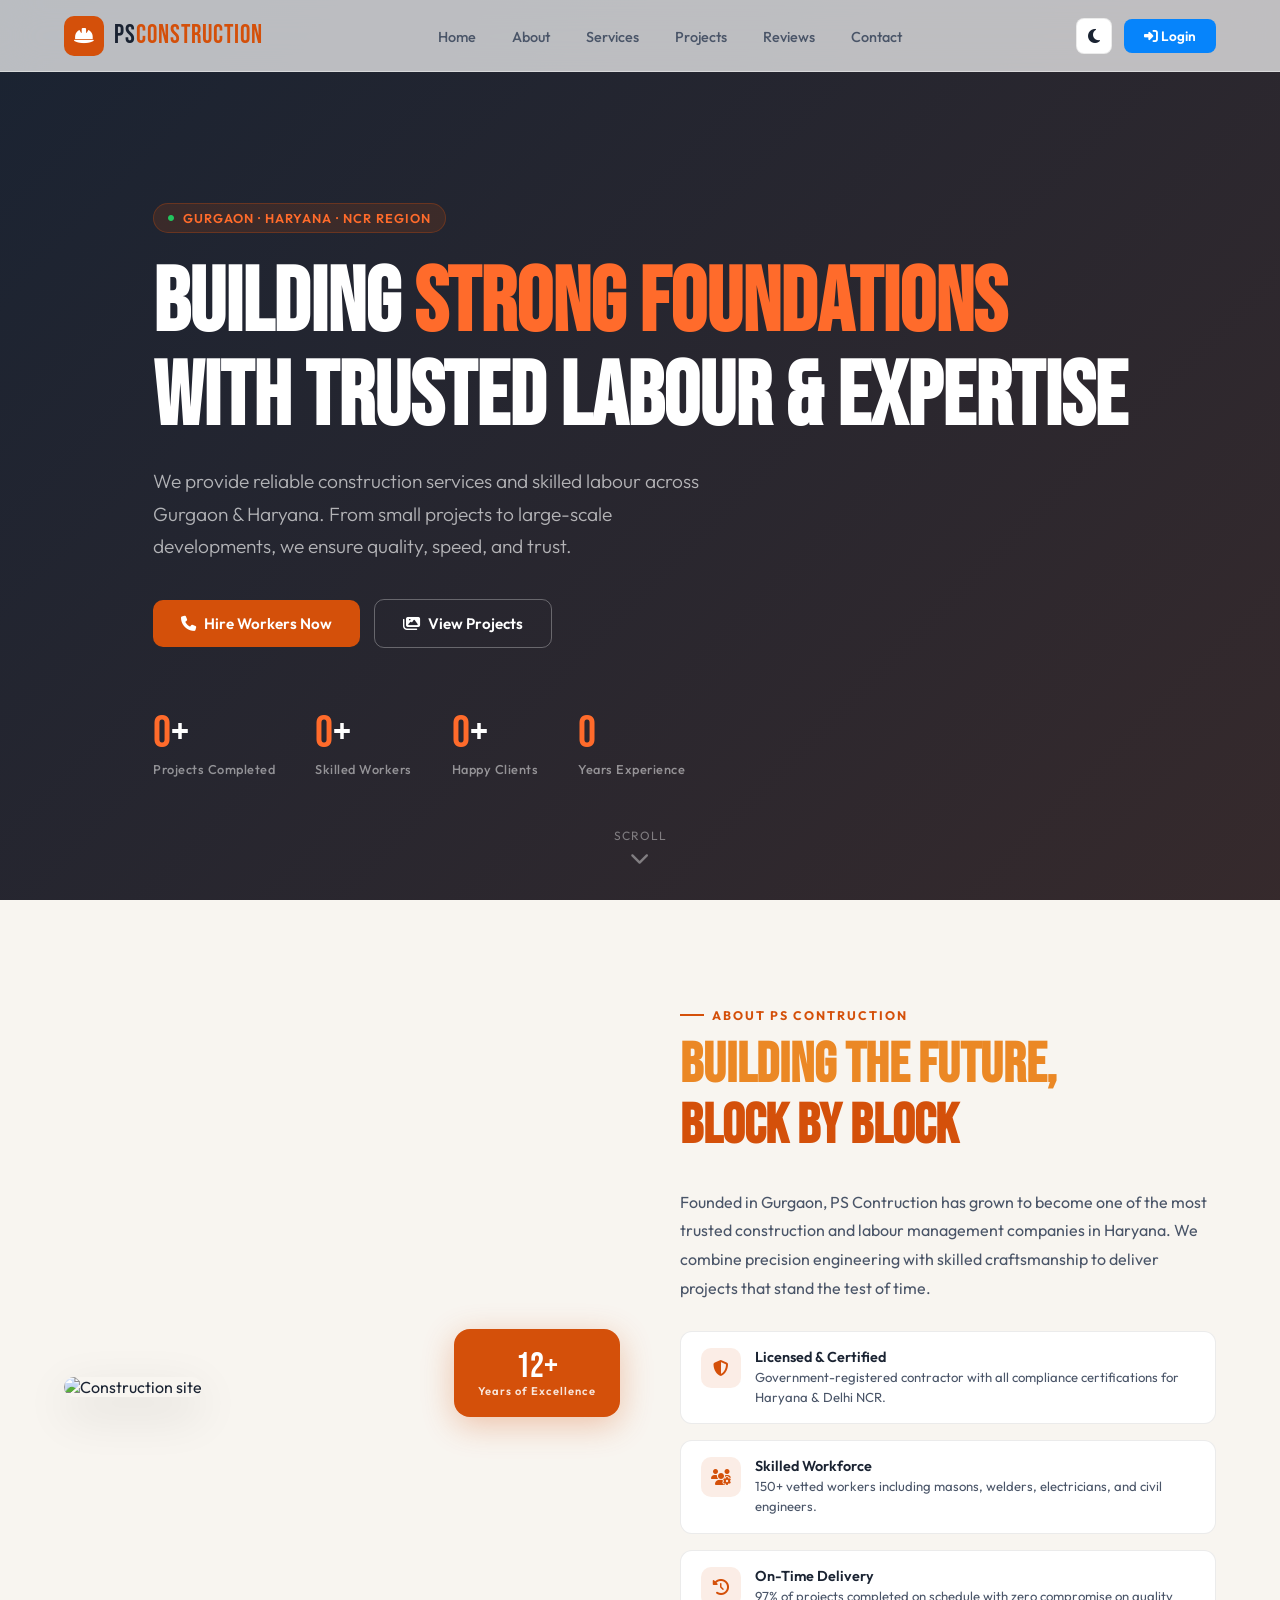
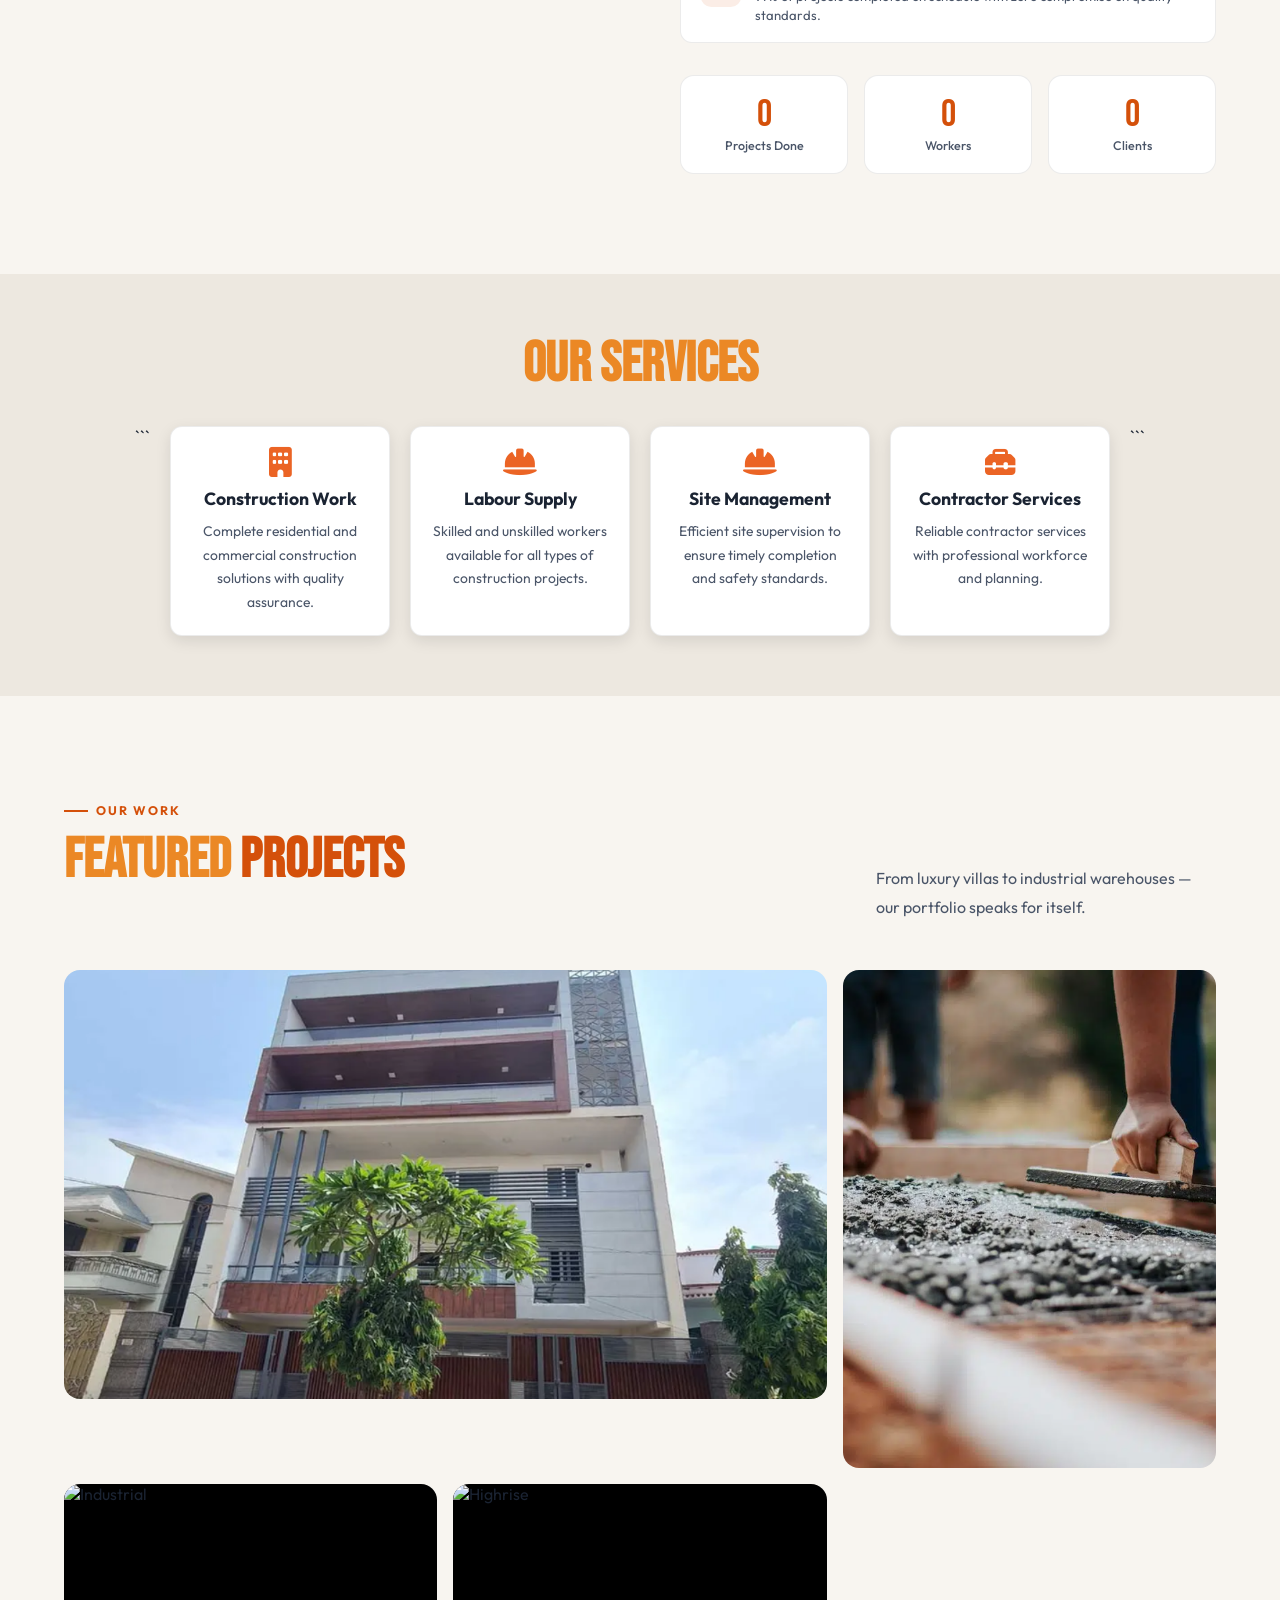
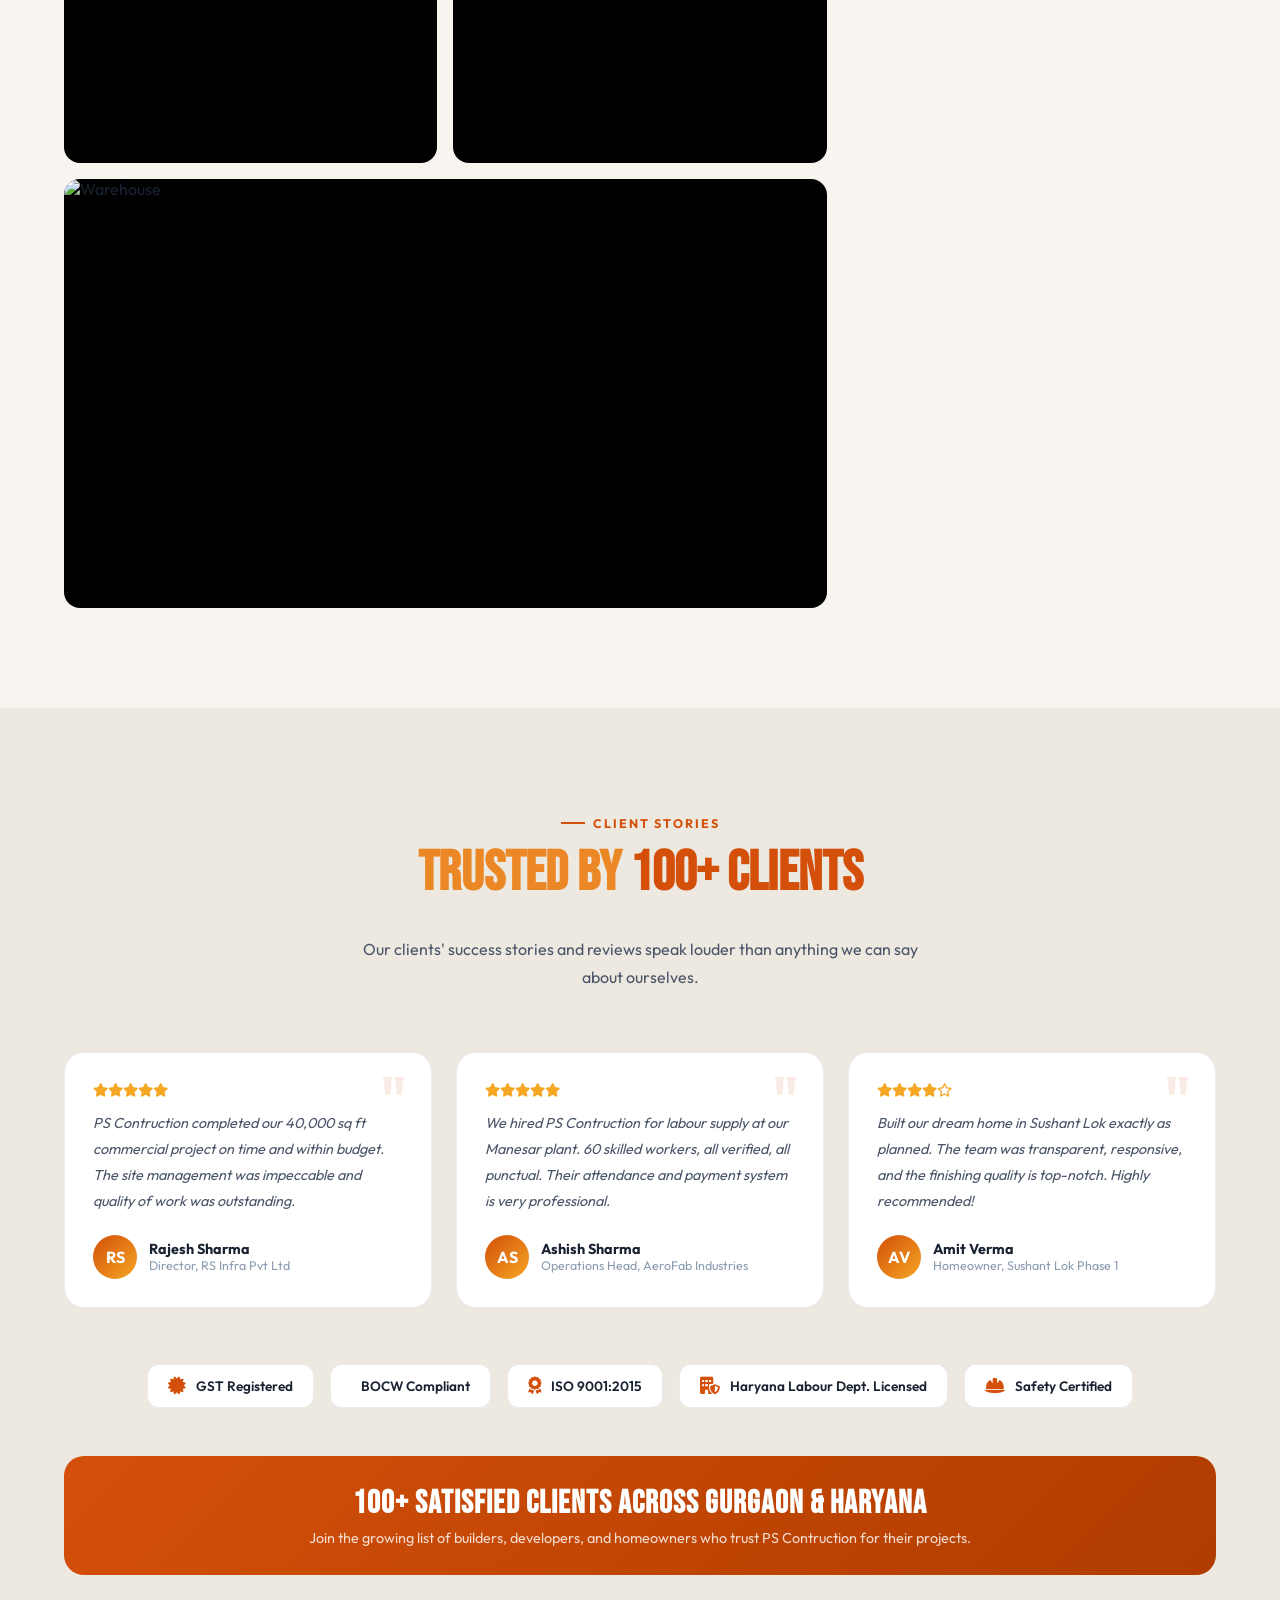
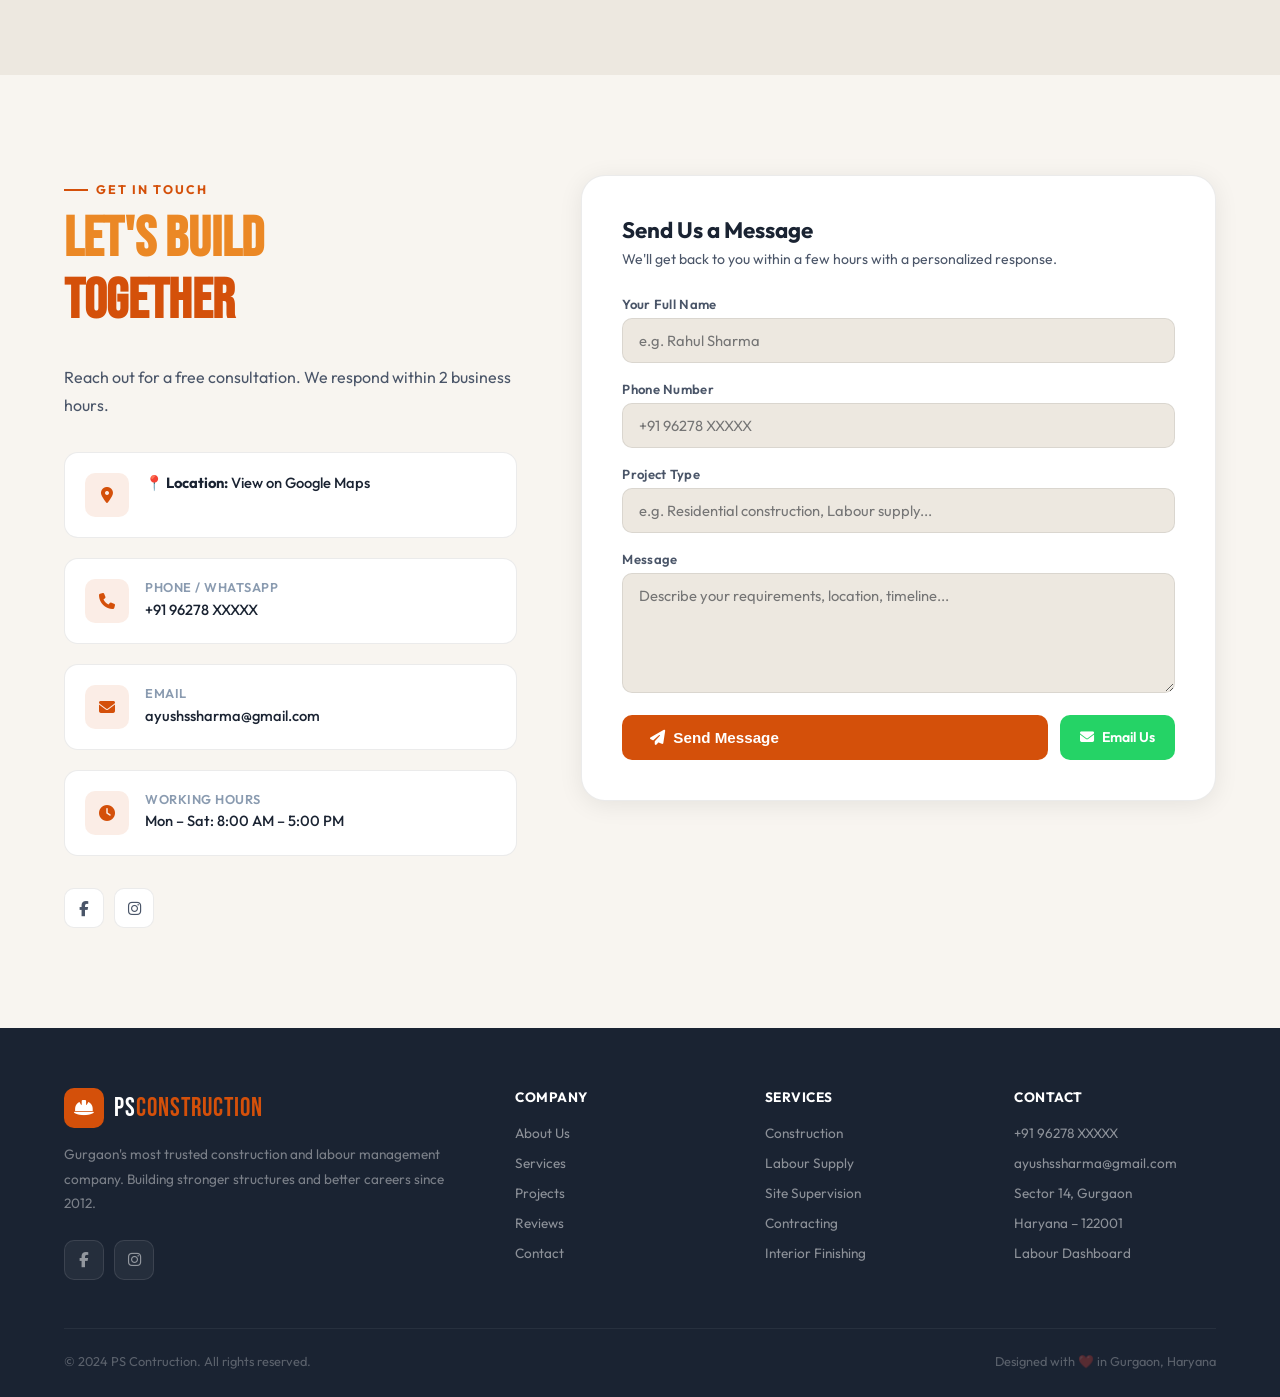
==== commit 6a81ae3b: "Update index.html" ====
--- a/index.html
+++ b/index.html
@@ -100,7 +100,7 @@
 .nav-right { display: flex; align-items: center; gap: 12px; }
 .btn-login {
   padding: 8px 20px;
-  background: var(--primary);
+  background: rgb(6, 132, 251);
   color: white !important;
   border-radius: 8px;
   font-weight: 600;
@@ -237,7 +237,6 @@
   animation: fadeInUp 0.8s 0.6s ease both;
   flex-wrap: wrap;
 }
-.hero-stat { }
 .hero-stat-num {
   font-family: 'Bebas Neue', sans-serif;
   font-size: 2.8rem; color: white; line-height: 1;
@@ -292,7 +291,6 @@
   text-align: center;
 }
 .about-img-badge small { display: block; font-family: 'Outfit', sans-serif; font-size: 0.7rem; font-weight: 600; letter-spacing: 1px; opacity: 0.85; margin-top: 2px; }
-.about-content { }
 .about-features { display: flex; flex-direction: column; gap: 16px; margin: 28px 0; }
 .about-feature {
   display: flex; gap: 14px; align-items: flex-start;
@@ -482,7 +480,7 @@
 .form-group input:focus, .form-group textarea:focus { border-color: var(--primary); box-shadow: 0 0 0 3px rgba(212,80,10,0.1); }
 .form-group textarea { resize: vertical; min-height: 120px; }
 .form-actions { display: flex; gap: 12px; }
-.btn-whatsapp {
+.btn-email {
   display: inline-flex; align-items: center; gap: 8px;
   padding: 12px 20px;
   background: #25D366; color: white;
@@ -490,7 +488,7 @@
   text-decoration: none; border: none; cursor: pointer;
   transition: var(--transition);
 }
-.btn-whatsapp:hover { background: #1ebe5d; transform: translateY(-1px); }
+.btn-email:hover { background: #1ebe5d; transform: translateY(-1px); }
 
 /* ============ FOOTER ============ */
 footer {
@@ -567,6 +565,51 @@
 @media (max-width: 480px) {
   .counters-row { grid-template-columns: 1fr 1fr; }
   .hero-cta { flex-direction: column; align-items: flex-start; }
+}
+/* 🔥 SERVICES SECTION */
+.services-section{
+padding:60px 20px;
+background:#f8fafc;
+text-align:center;
+}
+
+.section-title{
+margin-bottom:30px;
+color:#eb8825;
+}
+
+.services-container{
+display:flex;
+justify-content:center;
+gap:20px;
+flex-wrap:wrap;
+}
+
+.service-card{
+background:white;
+padding:20px;
+border-radius:12px;
+width:220px;
+box-shadow:0 5px 15px rgba(0,0,0,0.1);
+transition:0.3s;
+}
+
+.service-card i{
+font-size:30px;
+color:#eb6425;
+margin-bottom:10px;
+}
+
+.service-card:hover{
+transform:translateY(-8px);
+box-shadow:0 10px 25px rgba(0,0,0,0.2);
+}
+
+/* MOBILE */
+@media(max-width:768px){
+.service-card{
+width:90%;
+}
 }
 </style>
 </head>
@@ -589,7 +632,7 @@
   </ul>
   <div class="nav-right">
     <button class="theme-toggle" id="themeToggle" title="Toggle dark mode"><i class="fa-solid fa-moon"></i></button>
-    <a href="dashboard.html" class="btn-login"><i class="fa-solid fa-right-to-bracket"></i> Login</a>
+    <a href="login.html" class="btn-login"><i class="fa-solid fa-right-to-bracket"></i> Login</a>
   </div>
   <div class="hamburger" id="hamburger">
     <span></span><span></span><span></span>
@@ -611,10 +654,18 @@
   <div class="particles-container" id="particles"></div>
   <div class="hero-content container">
     <div class="hero-badge"><i class="fa-solid fa-circle" style="font-size:6px;color:#22c55e"></i> Gurgaon · Haryana · NCR Region</div>
-    <h1 class="hero-title">Professional<br><span class="accent">Construction</span><br>& Labour Management</h1>
-    <p class="hero-sub">Delivering world-class construction services across Gurgaon and Haryana with a trusted network of skilled workers, engineers, and site managers.</p>
+   <h1 class="hero-title">
+    Building <span class="accent">Strong Foundations</span><br>
+     With Trusted Labour & Expertise
+</h1>
+   <p class="hero-sub">
+   We provide reliable construction services and skilled labour across Gurgaon & Haryana. 
+   From small projects to large-scale developments, we ensure quality, speed, and trust.
+</p>
     <div class="hero-cta">
-      <a href="#contact" class="btn-primary"><i class="fa-solid fa-paper-plane"></i> Get Started</a>
+   <a href="#contact" class="btn-primary">
+    <i class="fa-solid fa-phone"></i> Hire Workers Now
+    </a>
       <a href="#projects" class="btn-outline"><i class="fa-solid fa-images"></i> View Projects</a>
     </div>
     <div class="hero-stats">
@@ -663,7 +714,7 @@
             <div class="about-feature-icon"><i class="fa-solid fa-users-gear"></i></div>
             <div class="about-feature-text">
               <h4>Skilled Workforce</h4>
-              <p>500+ vetted workers including masons, welders, electricians, and civil engineers.</p>
+              <p>150+ vetted workers including masons, welders, electricians, and civil engineers.</p>
             </div>
           </div>
           <div class="about-feature">
@@ -684,57 +735,46 @@
   </div>
 </section>
 
-<!-- SERVICES -->
-<section id="services">
-  <div class="container">
-    <div style="text-align:center;margin-bottom:16px" data-aos="fade-up">
-      <div class="section-label" style="justify-content:center">What We Offer</div>
-      <h2 class="section-title">Our Core <span>Services</span></h2>
-      <p class="section-desc" style="margin:0 auto">Comprehensive construction and labour solutions tailored to your project needs — from foundations to finishing.</p>
-    </div>
-    <div class="services-grid">
-      <div class="service-card" data-aos="fade-up" data-aos-delay="0">
-        <div class="service-icon"><i class="fa-solid fa-building-columns"></i></div>
-        <h3>Construction Works</h3>
-        <p>Residential, commercial, and industrial construction from ground-up. RCC framing, brickwork, plastering, and finishing.</p>
-        <div class="service-arrow">Learn More <i class="fa-solid fa-arrow-right"></i></div>
-      </div>
-      <div class="service-card" data-aos="fade-up" data-aos-delay="80">
-        <div class="service-icon"><i class="fa-solid fa-person-digging"></i></div>
-        <h3>Labour Supply</h3>
-        <p>Verified and trained labourers on contract, daily-wage, or monthly basis. Available for short-term and long-term projects.</p>
-        <div class="service-arrow">Learn More <i class="fa-solid fa-arrow-right"></i></div>
-      </div>
-      <div class="service-card" data-aos="fade-up" data-aos-delay="160">
-        <div class="service-icon"><i class="fa-solid fa-hard-hat"></i></div>
-        <h3>Site Supervision</h3>
-        <p>Experienced site supervisors and engineers to manage your construction site, ensure quality, and maintain timelines.</p>
-        <div class="service-arrow">Learn More <i class="fa-solid fa-arrow-right"></i></div>
-      </div>
-      <div class="service-card" data-aos="fade-up" data-aos-delay="240">
-        <div class="service-icon"><i class="fa-solid fa-file-contract"></i></div>
-        <h3>Contractor Services</h3>
-        <p>Full turnkey contracting — we handle planning, procurement, execution, and handover with complete accountability.</p>
-        <div class="service-arrow">Learn More <i class="fa-solid fa-arrow-right"></i></div>
-      </div>
-      <div class="service-card" data-aos="fade-up" data-aos-delay="320">
-        <div class="service-icon"><i class="fa-solid fa-bolt"></i></div>
-        <h3>Electrical & Plumbing</h3>
-        <p>Licensed electricians and plumbers for residential and commercial projects, with safety compliance guaranteed.</p>
-        <div class="service-arrow">Learn More <i class="fa-solid fa-arrow-right"></i></div>
-      </div>
-      <div class="service-card" data-aos="fade-up" data-aos-delay="400">
-        <div class="service-icon"><i class="fa-solid fa-ruler-combined"></i></div>
-        <h3>Interior Finishing</h3>
-        <p>Premium quality tiling, flooring, painting, false ceilings, and complete interior finishing by skilled artisans.</p>
-        <div class="service-arrow">Learn More <i class="fa-solid fa-arrow-right"></i></div>
-      </div>
-    </div>
+<section id="services" class="services-section">
+  
+
+  <h2 class="section-title">Our Services</h2>
+
+  <div class="services-container">
+
+```
+<div class="service-card">
+  <i class="fa-solid fa-building"></i>
+  <h3>Construction Work</h3>
+  <p>Complete residential and commercial construction solutions with quality assurance.</p>
+</div>
+
+<div class="service-card">
+  <i class="fa-solid fa-helmet-safety"></i>
+  <h3>Labour Supply</h3>
+  <p>Skilled and unskilled workers available for all types of construction projects.</p>
+</div>
+
+<div class="service-card">
+  <i class="fa-solid fa-hard-hat"></i>
+  <h3>Site Management</h3>
+  <p>Efficient site supervision to ensure timely completion and safety standards.</p>
+</div>
+
+<div class="service-card">
+  <i class="fa-solid fa-toolbox"></i>
+  <h3>Contractor Services</h3>
+  <p>Reliable contractor services with professional workforce and planning.</p>
+</div>
+```
+
   </div>
+
 </section>
 
 <!-- PROJECTS -->
 <section id="projects">
+  
   <div class="container">
     <div class="projects-header">
       <div data-aos="fade-right">
@@ -745,11 +785,11 @@
     </div>
     <div class="projects-grid">
       <div class="project-card" data-aos="zoom-in" data-aos-delay="0">
-        <img src="https://images.unsplash.com/photo-1503387762-592deb58ef4e?w=900&q=80" alt="Commercial Complex" class="project-img">
+        <img src="home.png" alt="Commercial Complex" class="project-img">
         <div class="project-overlay"><h3>Sector 29 Commercial Complex</h3><span>Gurgaon, Haryana · 2024</span></div>
       </div>
       <div class="project-card" data-aos="zoom-in" data-aos-delay="100">
-        <img src="https://images.unsplash.com/photo-1558618666-fcd25c85cd64?w=600&q=80" alt="Luxury Villa" class="project-img">
+        <img src="background.png" alt="Luxury Villa" class="project-img">
         <div class="project-overlay"><h3>DLF Phase 5 Villa</h3><span>Residential · 2023</span></div>
       </div>
       <div class="project-card" data-aos="zoom-in" data-aos-delay="150">
@@ -757,11 +797,11 @@
         <div class="project-overlay"><h3>IMT Manesar Industrial</h3><span>Industrial · 2024</span></div>
       </div>
       <div class="project-card" data-aos="zoom-in" data-aos-delay="200">
-        <img src="https://images.unsplash.com/photo-1486325212027-8081e485255e?w=700&q=80" alt="Highrise" class="project-img">
+        <img src="photo2.png" alt="Highrise" class="project-img">
         <div class="project-overlay"><h3>Sohna Road Highrise</h3><span>Residential · 2023</span></div>
       </div>
       <div class="project-card" data-aos="zoom-in" data-aos-delay="250">
-        <img src="https://images.unsplash.com/photo-1590069261209-f8e9b8642343?w=900&q=80" alt="Warehouse" class="project-img">
+        <img src="photo1.png" alt="Warehouse" class="project-img">
         <div class="project-overlay"><h3>Farrukhnagar Warehouse</h3><span>Industrial · 2024</span></div>
       </div>
     </div>
@@ -827,7 +867,12 @@
         <div class="contact-info-items">
           <div class="contact-item">
             <div class="contact-item-icon"><i class="fa-solid fa-location-dot"></i></div>
-            <div><h4>Address</h4><p>Sector 14, Gurgaon, Haryana – 122001</p></div>
+         <p>
+  <strong>📍 Location:</strong> 
+  <a href="https://maps.app.goo.gl/u6Ge9mTWHmH6fvue8?g_st=ac" target="_blank">
+    View on Google Maps
+  </a>
+</p>
           </div>
           <div class="contact-item">
             <div class="contact-item-icon"><i class="fa-solid fa-phone"></i></div>
@@ -871,7 +916,11 @@
           </div>
           <div class="form-actions">
             <button class="btn-primary" onclick="submitForm()" style="flex:1"><i class="fa-solid fa-paper-plane"></i> Send Message</button>
-            <a href="https://wa.me/919627898972" target="_blank" class="btn-whatsapp"><i class="fa-brands fa-whatsapp"></i> WhatsApp</a>
+           <a href="https://mail.google.com/mail/?view=cm&fs=1&to=ayushssharma@gmail.com" 
+   target="_blank" 
+   class="btn-email">
+
+   <i class="fa-solid fa-envelope"></i> Email Us</a>
           </div>
         </div>
       </div>
@@ -1019,6 +1068,35 @@
   showToast(`Thank you, ${name}! We'll contact you shortly.`);
   ['contactName','contactPhone','contactProject','contactMsg'].forEach(id => document.getElementById(id).value='');
 }
+
+</script>
+<script>
+function submitForm(){
+
+let name = document.getElementById("contactName").value.trim();
+let phone = document.getElementById("contactPhone").value.trim();
+let project = document.getElementById("contactProject").value.trim();
+let msg = document.getElementById("contactMsg").value.trim();
+
+// validation
+if(!name || !phone || !project || !msg){
+  alert("Please fill all fields ❗");
+  return;
+}
+
+// 🔥 WhatsApp message
+let text = `*New Enquiry*%0A
+Name: ${name}%0A
+Phone: ${phone}%0A
+Project: ${project}%0A
+Message: ${msg}`;
+
+// 👉 apna number yahan hai
+let url = "https://wa.me/919627898972?text=" + text;
+
+// open whatsapp
+window.open(url, "_blank");
+}
 </script>
 </body>
 </html>
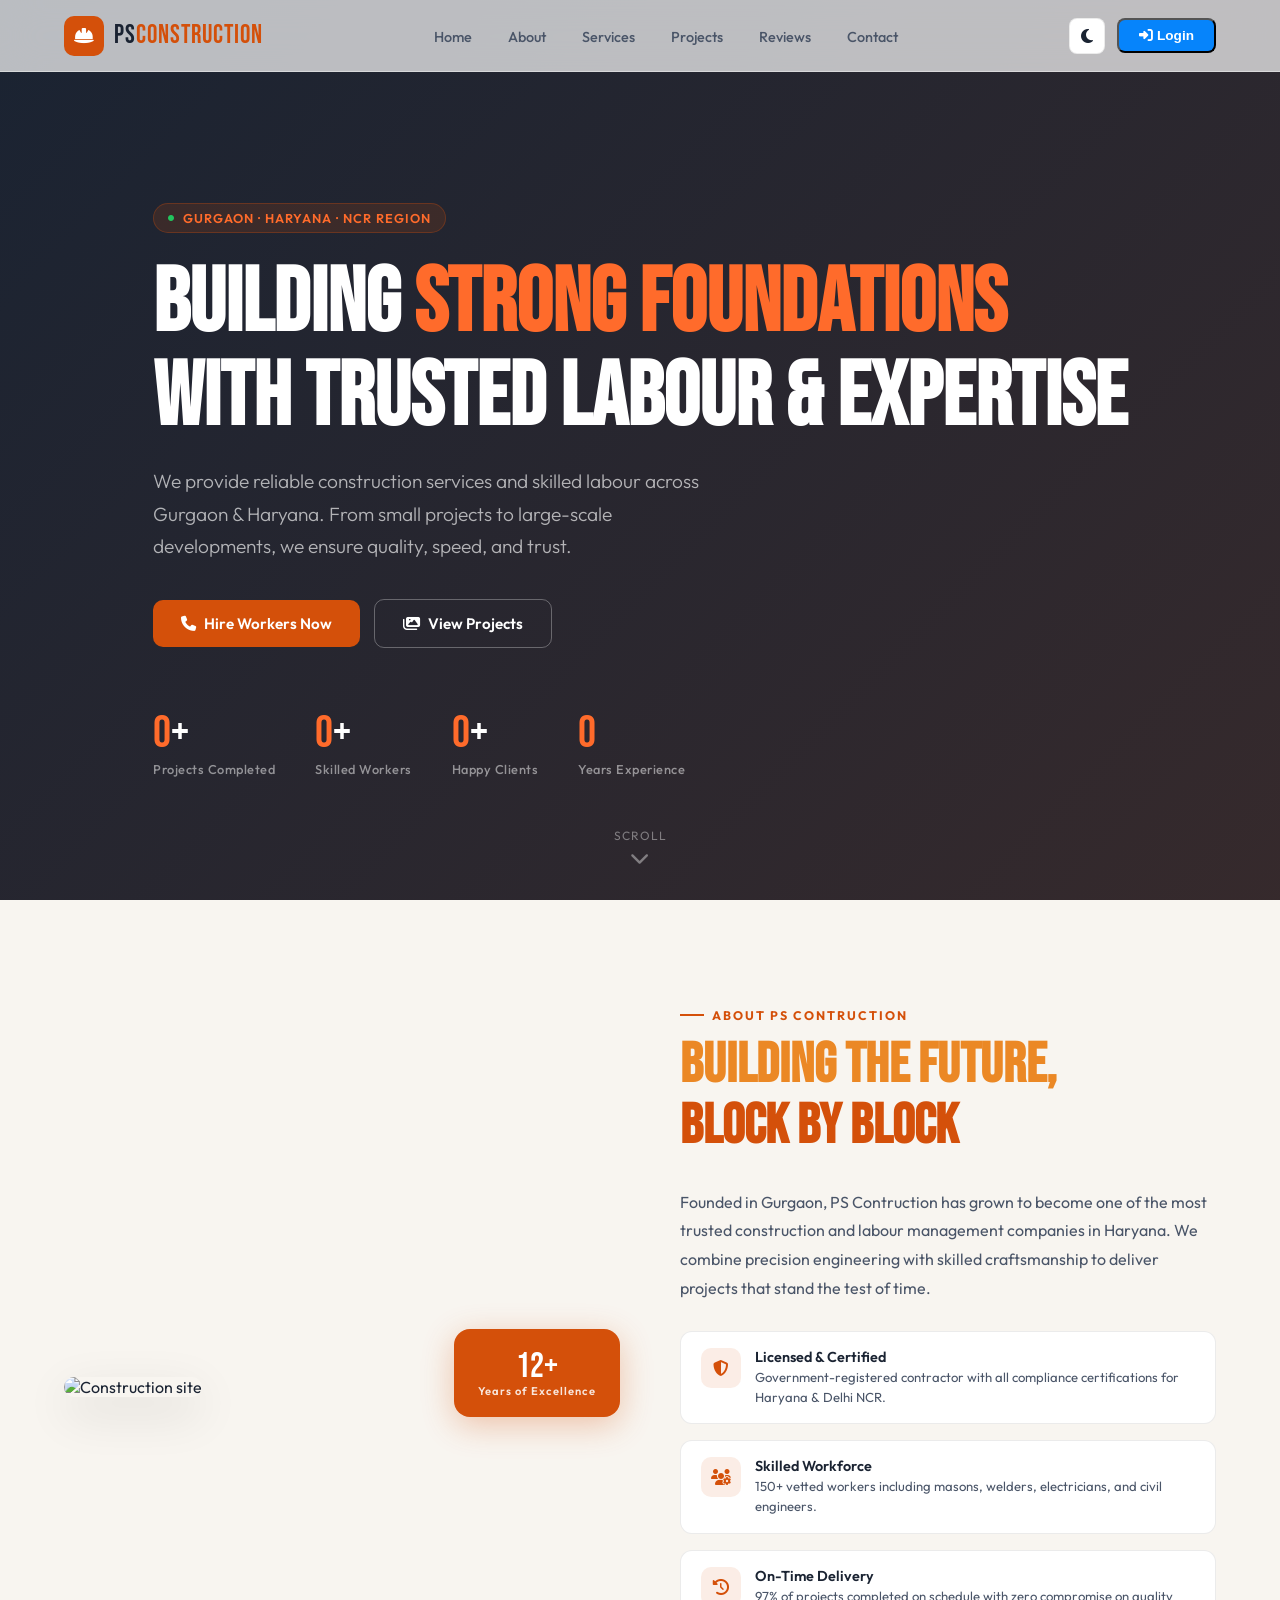
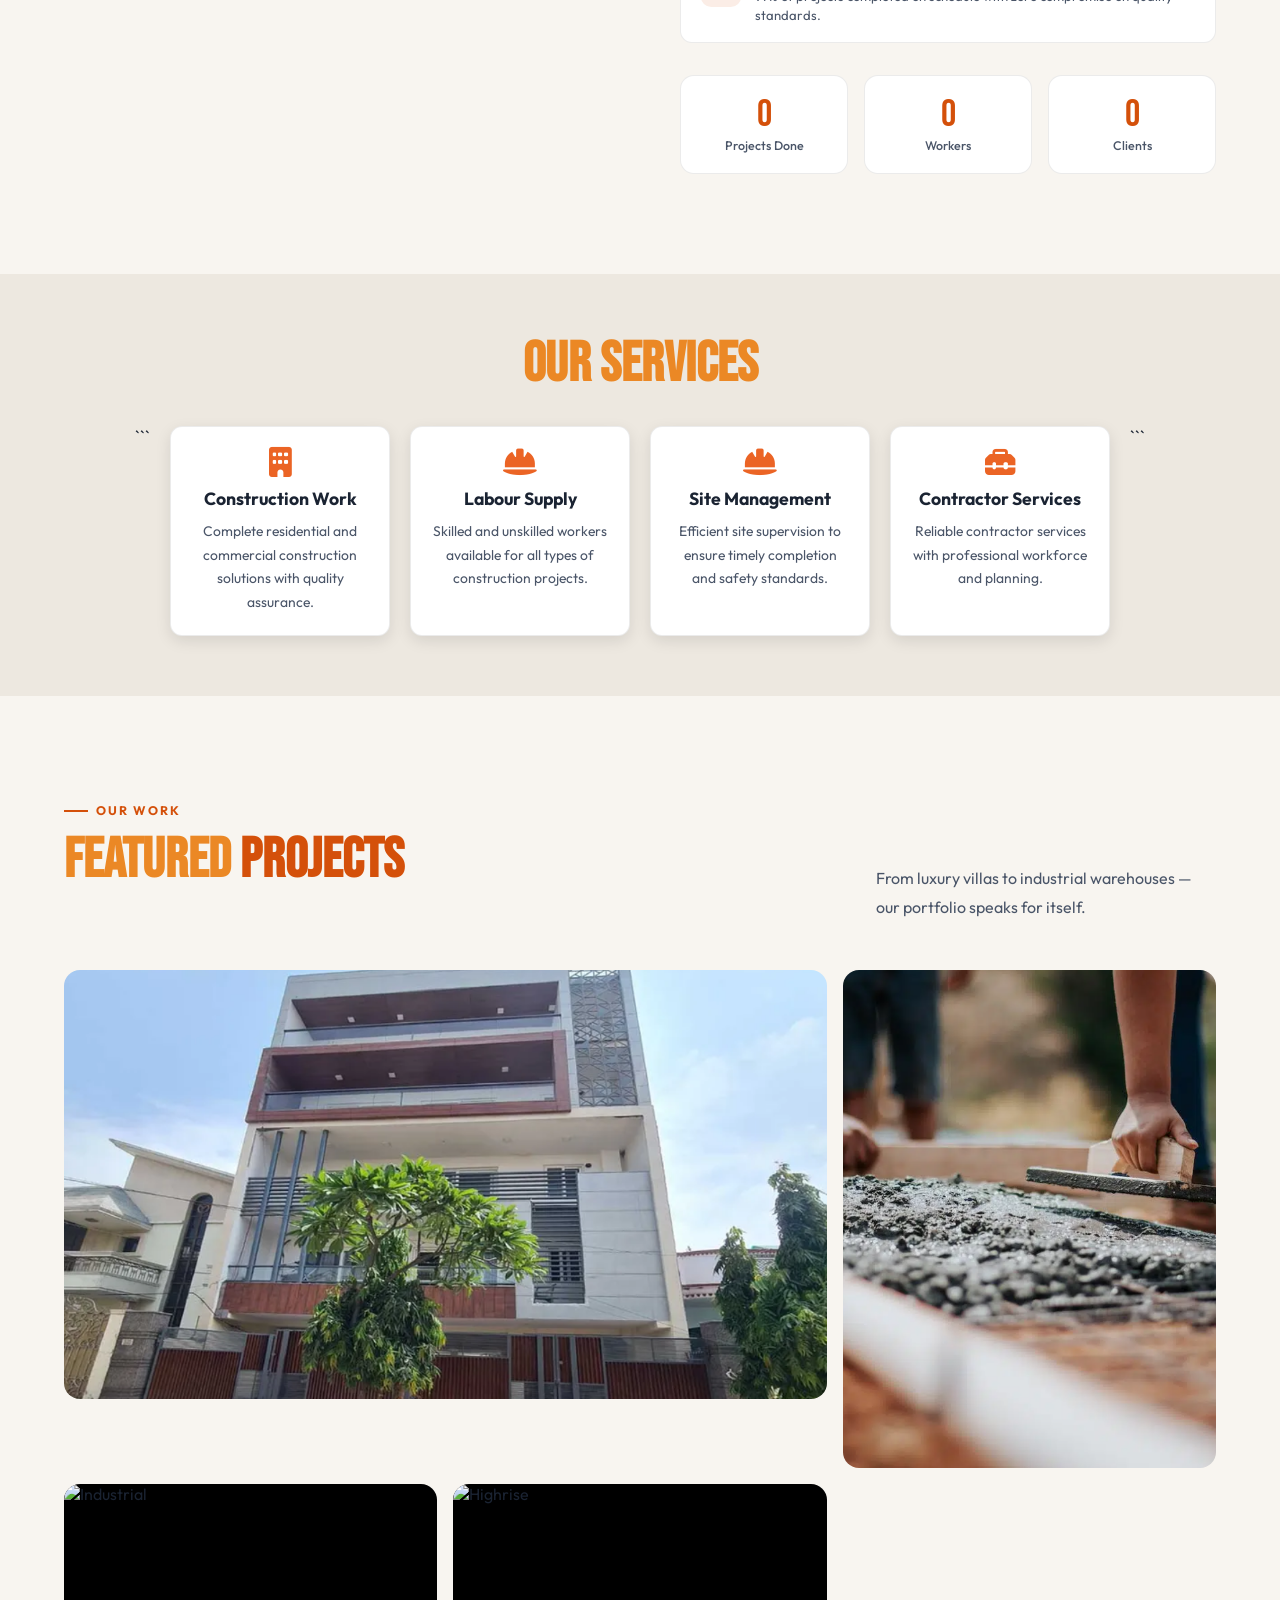
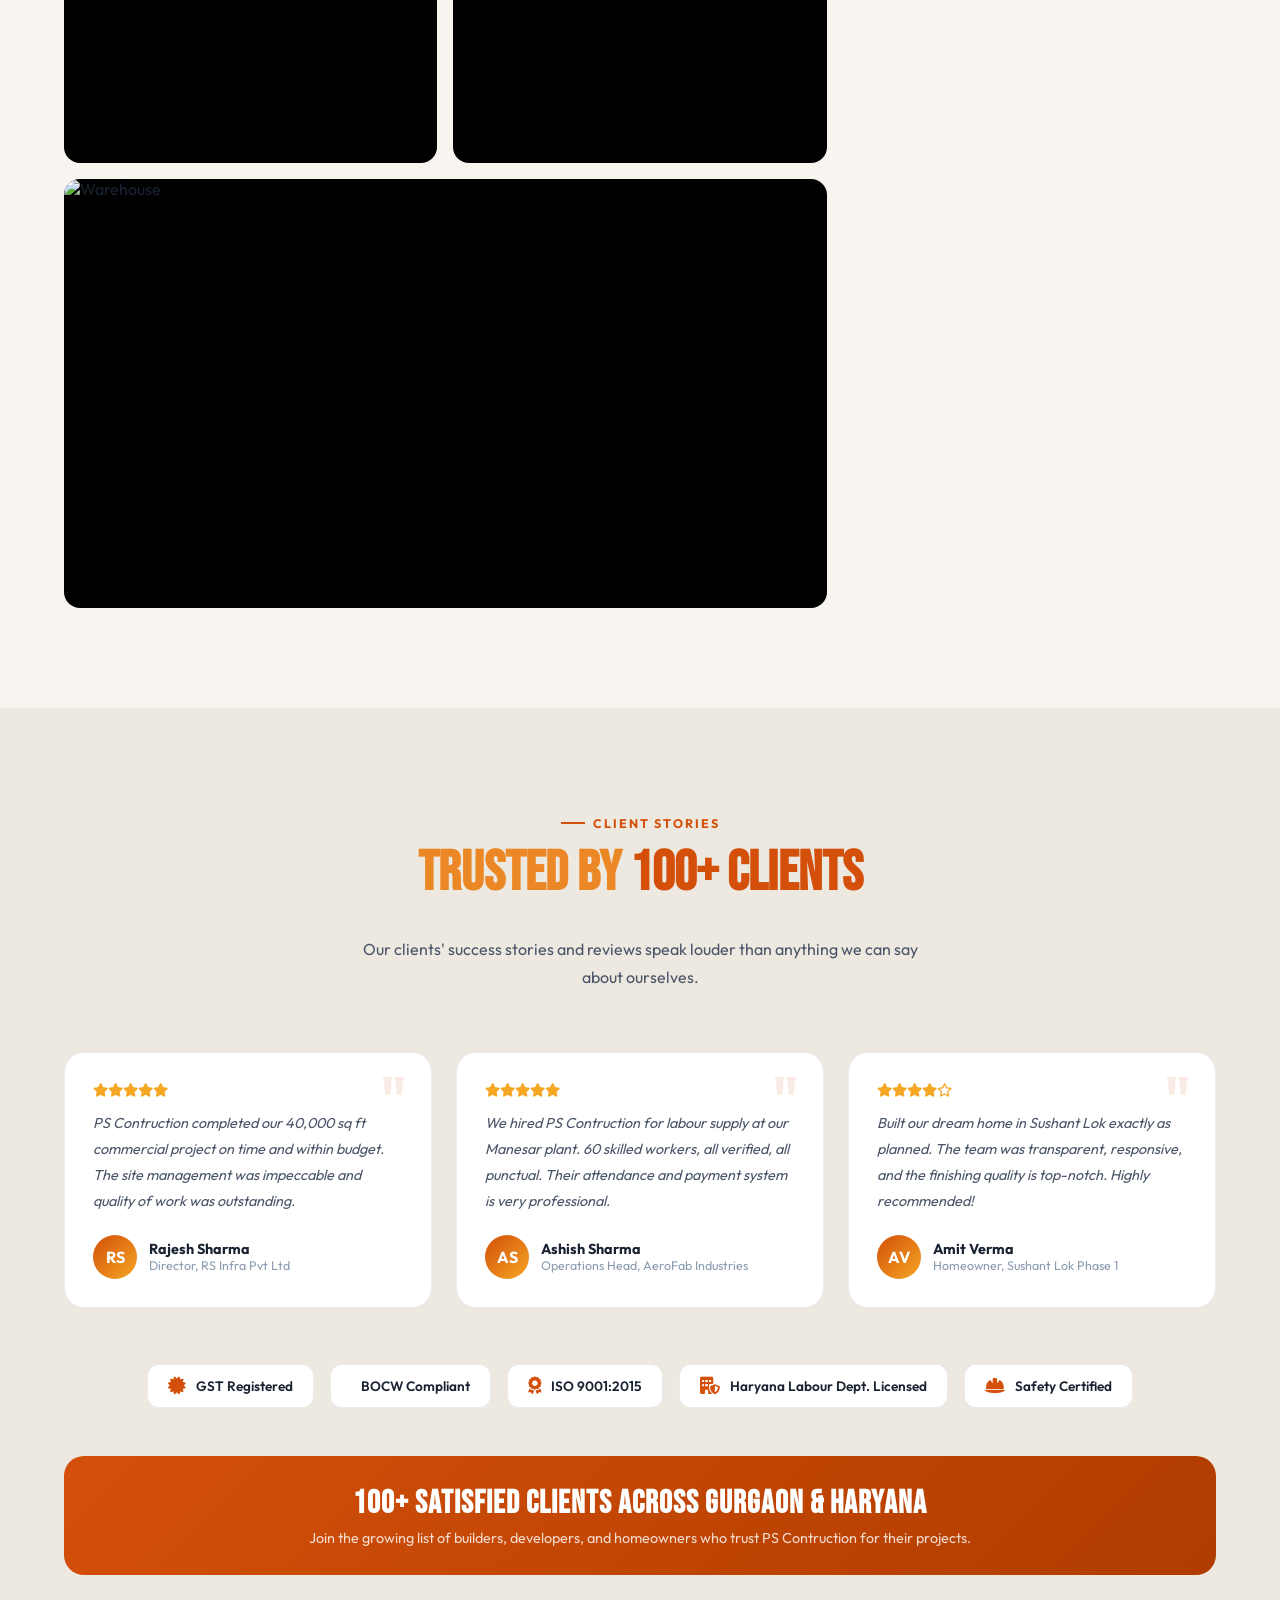
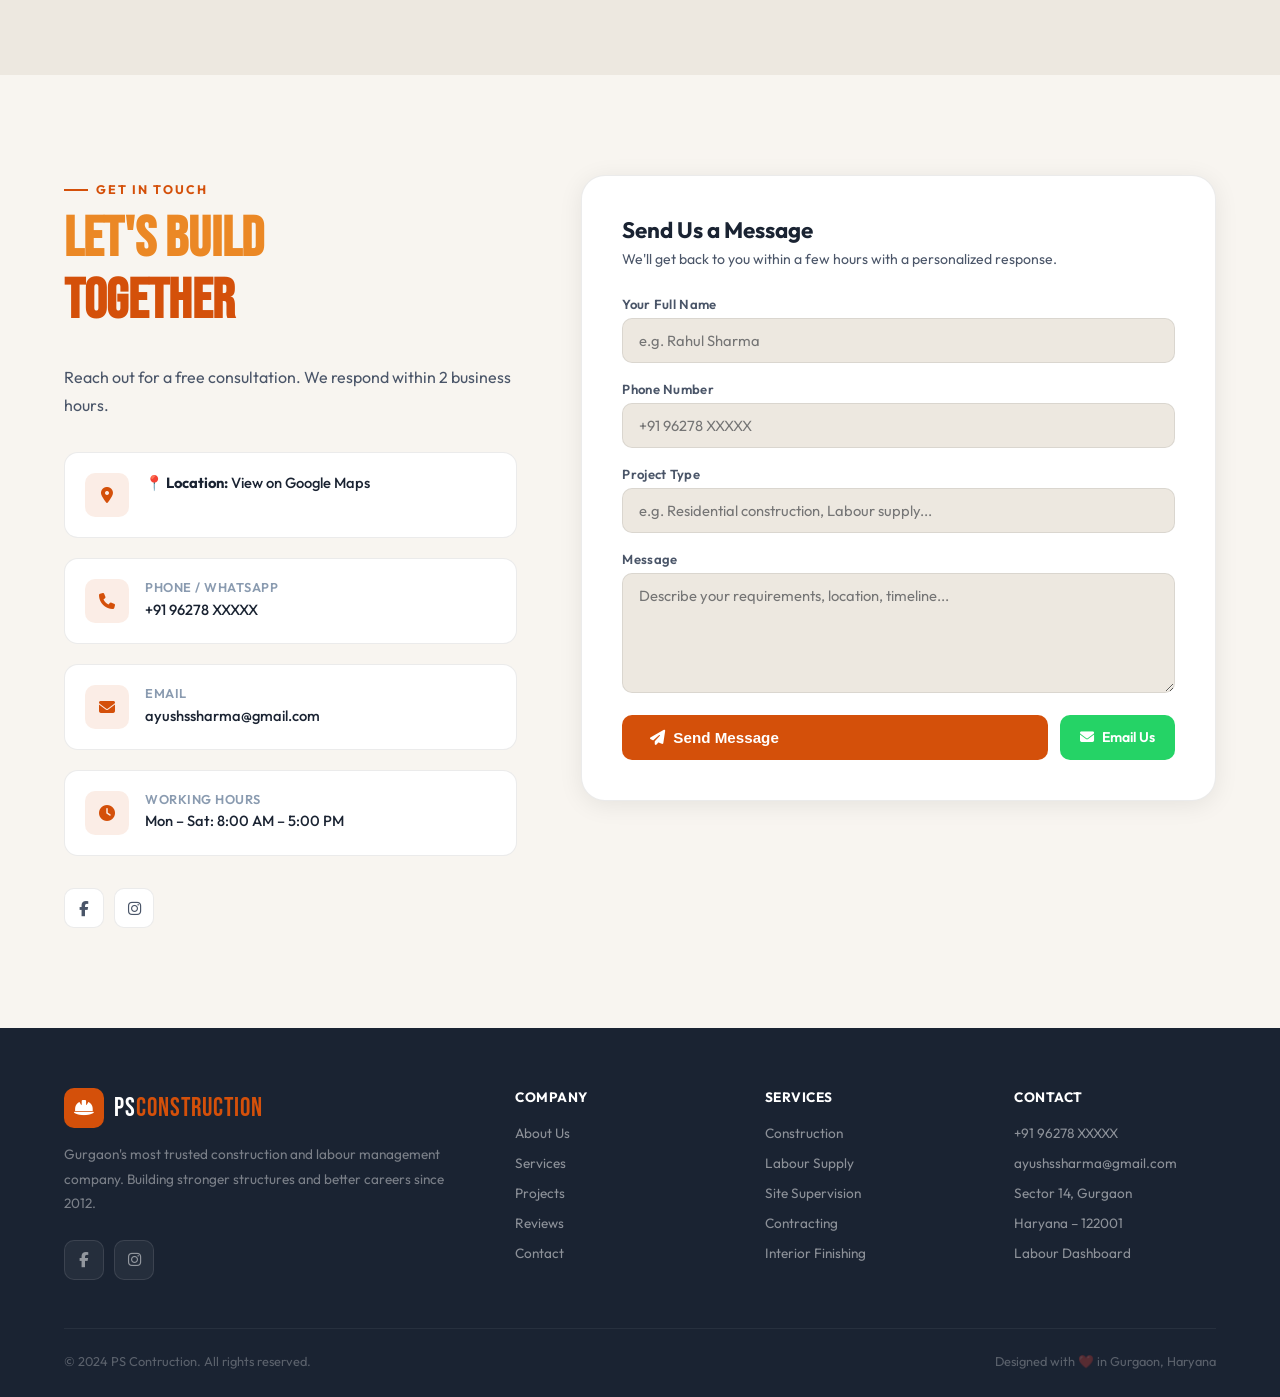
==== commit 2e50fee3: "Update index.html" ====
--- a/index.html
+++ b/index.html
@@ -436,7 +436,6 @@
 /* ============ CONTACT ============ */
 #contact { background: var(--bg); }
 .contact-grid { display: grid; grid-template-columns: 1fr 1.4fr; gap: 64px; }
-.contact-info { }
 .contact-info-items { display: flex; flex-direction: column; gap: 20px; margin: 32px 0; }
 .contact-item {
   display: flex; gap: 16px; align-items: flex-start;
@@ -610,6 +609,38 @@
 .service-card{
 width:90%;
 }
+}
+.login-dropdown{
+  position: relative;
+}
+
+.dropdown-menu{
+  position: absolute;
+  top: 110%;
+  right: 0;
+  background: white;
+  border-radius: 10px;
+  box-shadow: 0 10px 25px rgba(0,0,0,0.15);
+  min-width: 180px;
+  display: none;
+  overflow: hidden;
+  z-index: 1000;
+}
+
+.dropdown-menu a{
+  display: block;
+  padding: 12px 16px;
+  text-decoration: none;
+  color: black;
+  transition: 0.3s;
+}
+
+.dropdown-menu a:hover{
+  background: #f3f4f6;
+}
+
+.dropdown-menu.show{
+  display: block;
 }
 </style>
 </head>
@@ -630,10 +661,22 @@
     <li><a href="#contact">Contact</a></li>
    
   </ul>
-  <div class="nav-right">
-    <button class="theme-toggle" id="themeToggle" title="Toggle dark mode"><i class="fa-solid fa-moon"></i></button>
-    <a href="login.html" class="btn-login"><i class="fa-solid fa-right-to-bracket"></i> Login</a>
+ <div class="nav-right">
+  <button class="theme-toggle" id="themeToggle" title="Toggle dark mode">
+    <i class="fa-solid fa-moon"></i>
+  </button>
+
+  <div class="login-dropdown">
+    <button class="btn-login" onclick="toggleLoginMenu()">
+      <i class="fa-solid fa-right-to-bracket"></i> Login
+    </button>
+
+    <div class="dropdown-menu" id="loginMenu">
+      <a href="admin-dashboard.html">Admin Dashboard</a>
+      <a href="labour-dashboard.html">Labour Dashboard</a>
+    </div>
   </div>
+</div>
   <div class="hamburger" id="hamburger">
     <span></span><span></span><span></span>
   </div>
@@ -1068,7 +1111,16 @@
   showToast(`Thank you, ${name}! We'll contact you shortly.`);
   ['contactName','contactPhone','contactProject','contactMsg'].forEach(id => document.getElementById(id).value='');
 }
-
+function toggleLoginMenu(){
+  document.getElementById("loginMenu").classList.toggle("show");
+}
+
+// Outside click close
+window.addEventListener("click", function(e){
+  if(!e.target.closest(".login-dropdown")){
+    document.getElementById("loginMenu").classList.remove("show");
+  }
+});
 </script>
 <script>
 function submitForm(){
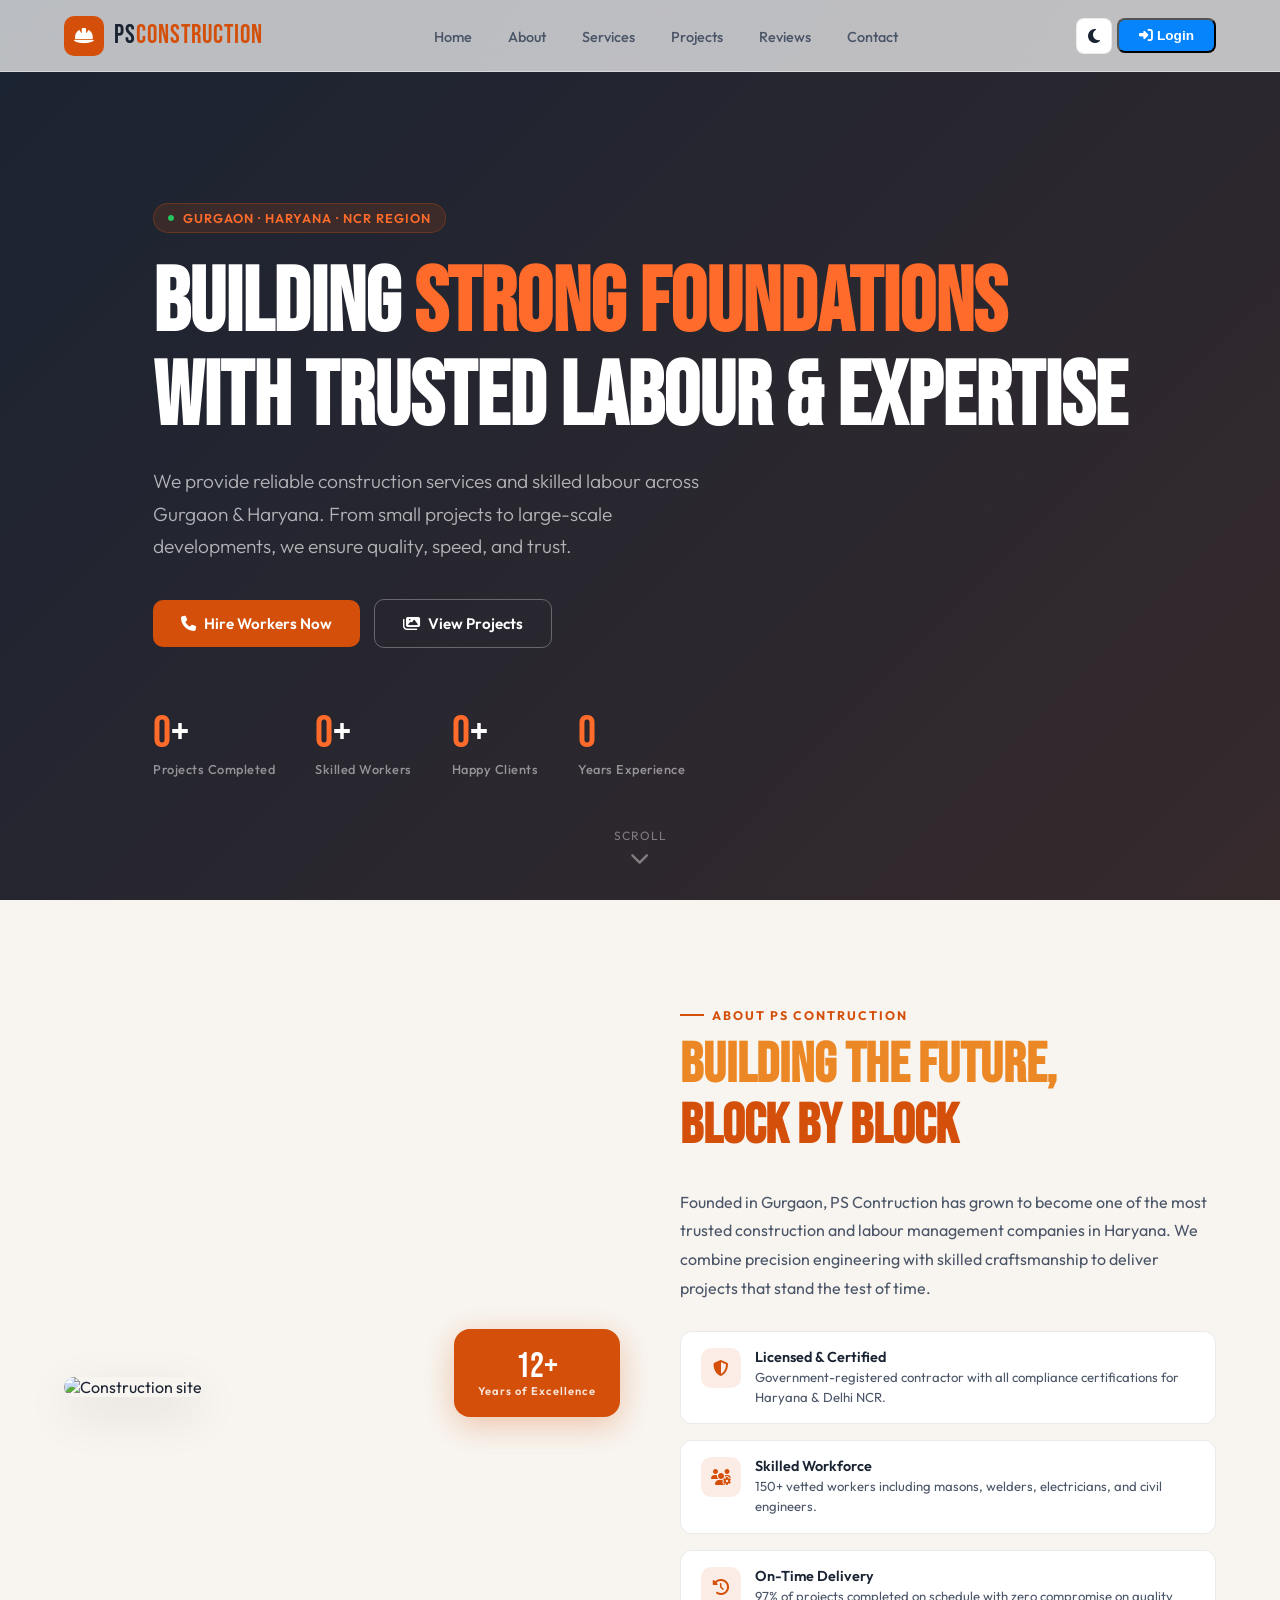
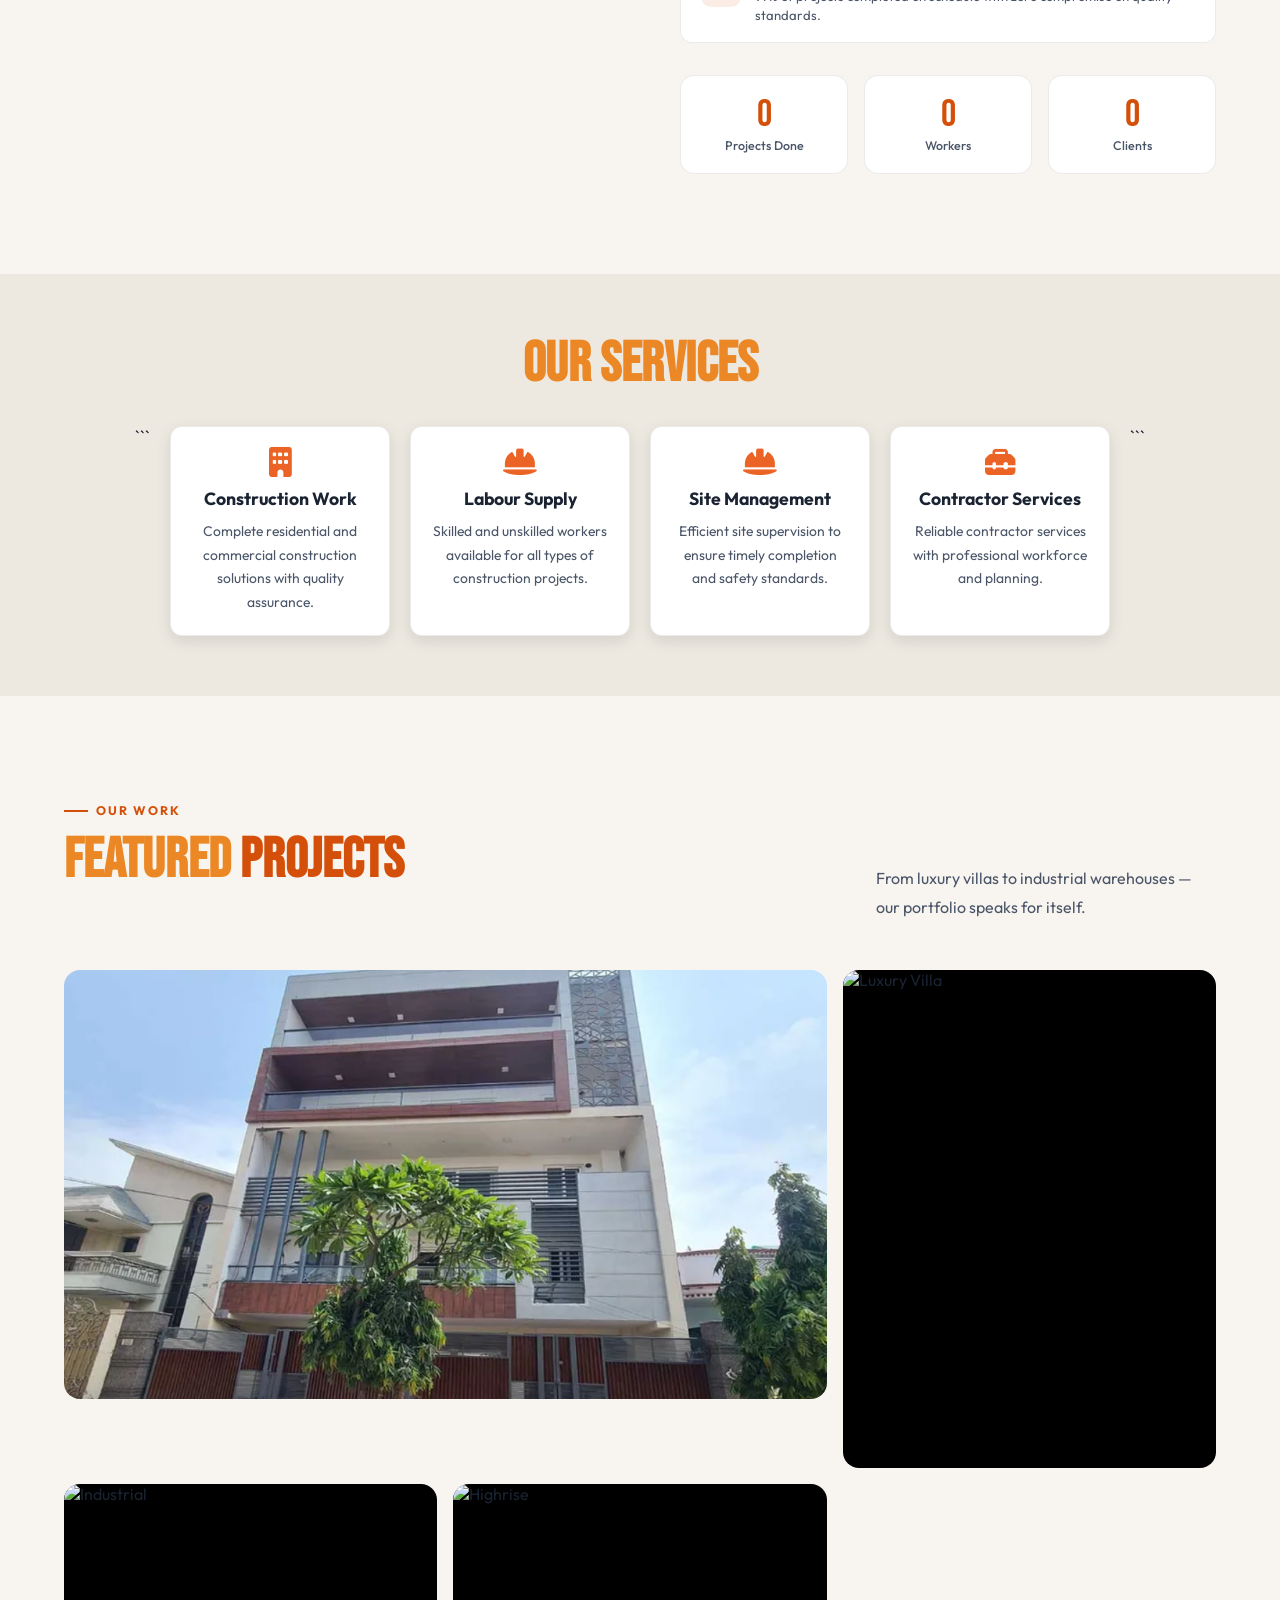
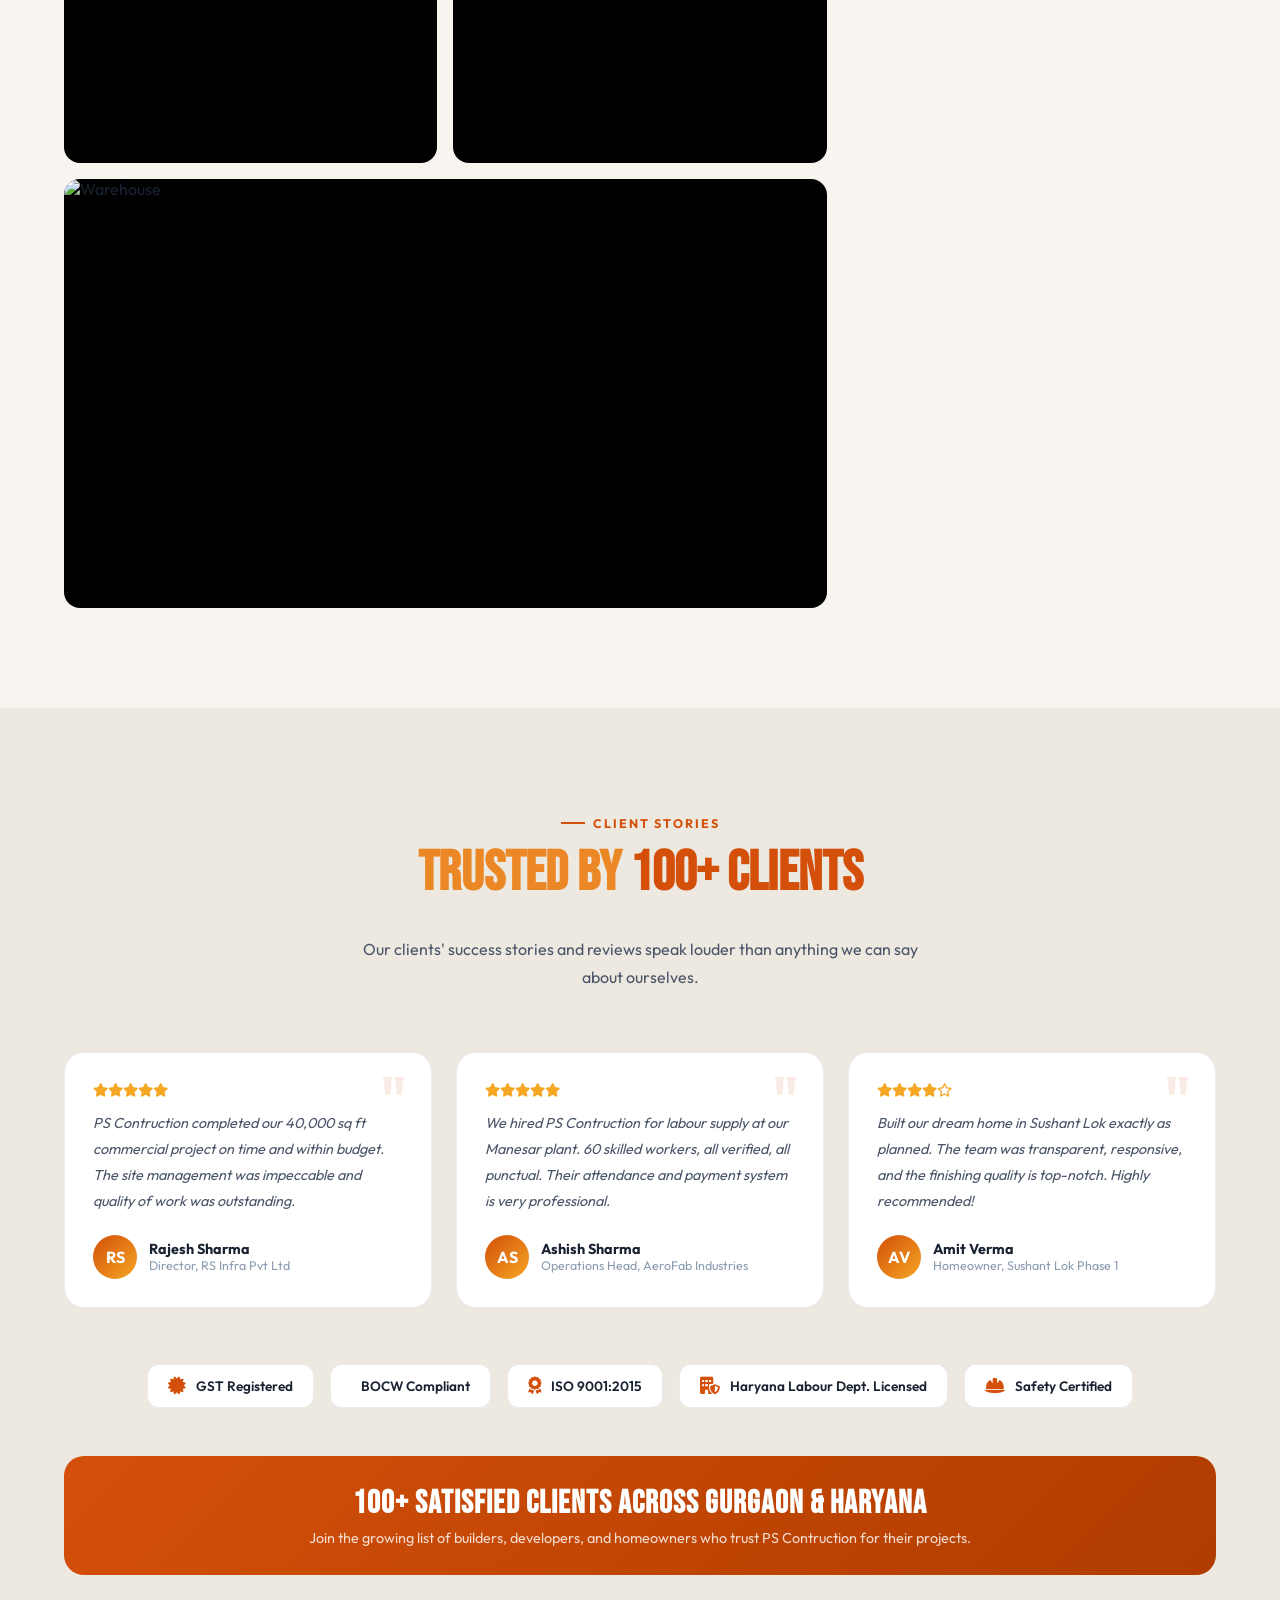
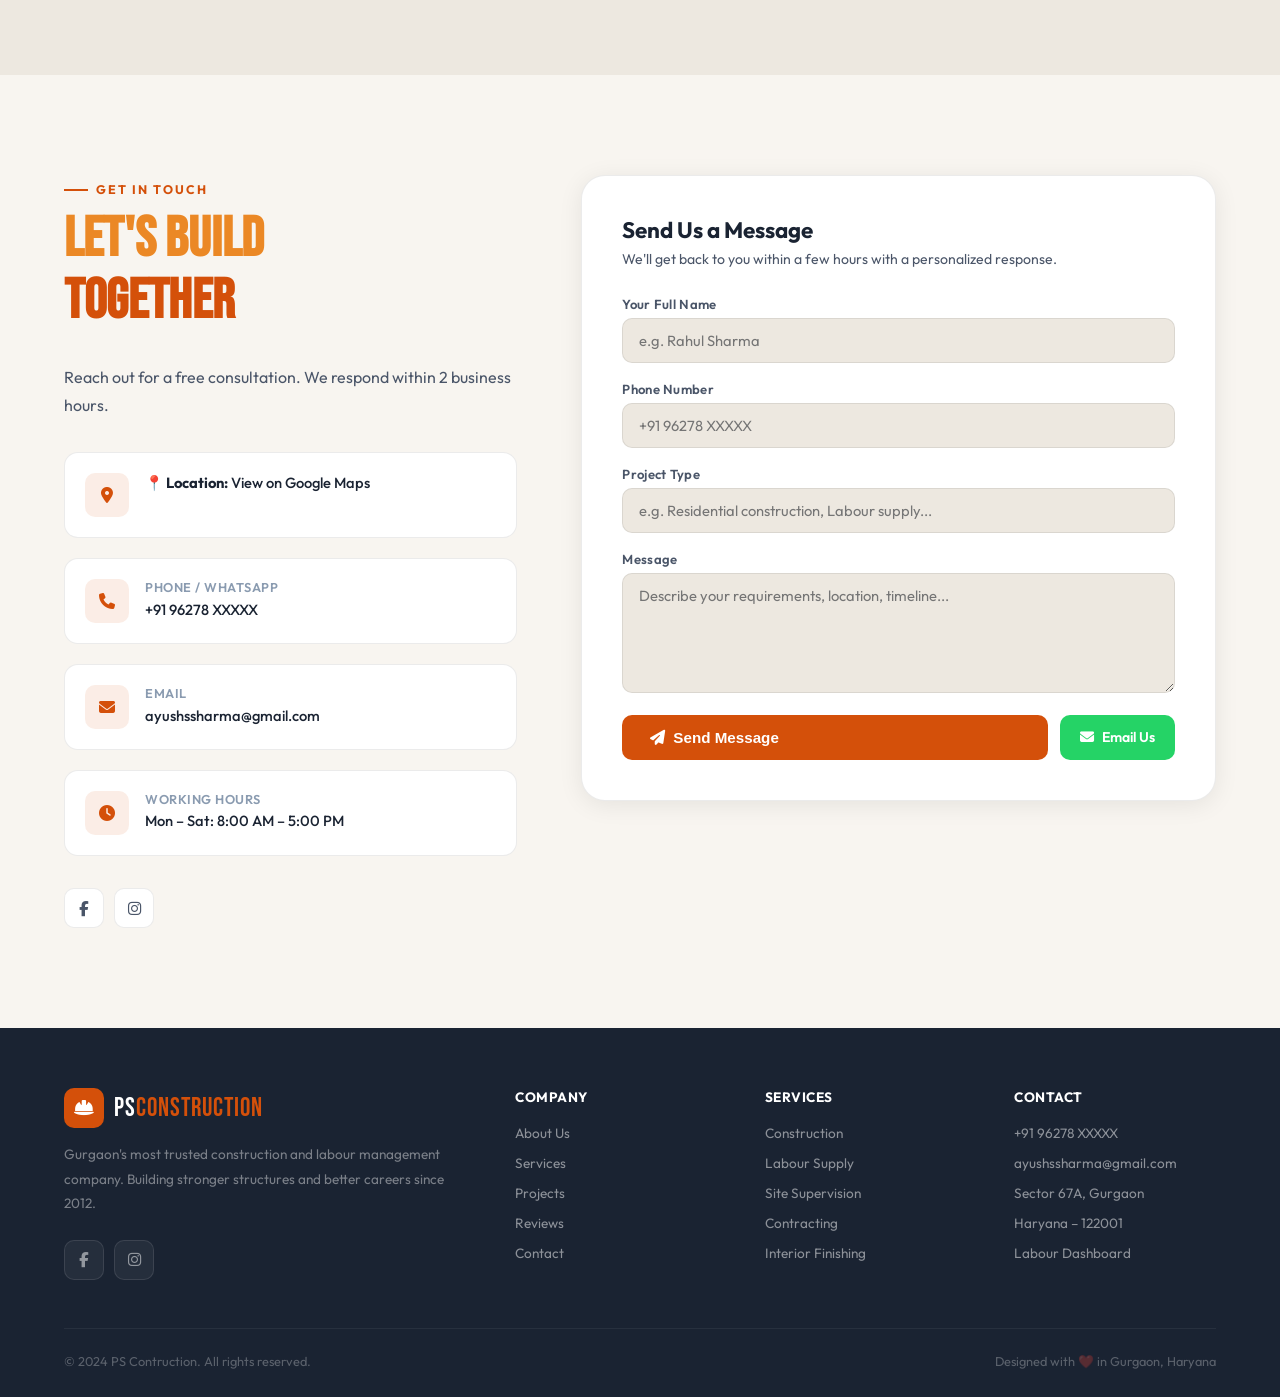
==== commit 13861d1d: "Add files via upload" ====
--- a/index.html
+++ b/index.html
@@ -7,6 +7,8 @@
 <link href="https://fonts.googleapis.com/css2?family=Bebas+Neue&family=Outfit:wght@300;400;500;600;700;800&display=swap" rel="stylesheet">
 <link rel="stylesheet" href="https://cdnjs.cloudflare.com/ajax/libs/font-awesome/6.5.0/css/all.min.css">
 <link rel="stylesheet" href="https://cdnjs.cloudflare.com/ajax/libs/aos/2.3.4/aos.css">
+<link rel="manifest" href="manifest.json">
+<meta name="theme-color" content="#d4a017">
 <style>
 :root {
   --primary: #D4500A;
@@ -642,6 +644,41 @@
 .dropdown-menu.show{
   display: block;
 }
+#google_translate_element{
+  display: flex;
+  align-items: center;
+  max-width: 30px;
+  overflow: hidden;
+}
+
+.goog-te-gadget{
+  font-size: 0 !important;
+}
+
+.goog-te-gadget select{
+  max-width: 100%;
+  padding: 6px 10px;
+  border-radius: 8px;
+  border: 1px solid #ddd;
+  font-size: 13px;
+  cursor: pointer;
+}
+@media (max-width: 768px){
+  #google_translate_element{
+    max-width: 30px;
+  }
+
+  .goog-te-gadget select{
+    font-size: 12px;
+    padding: 5px 8px;
+  }
+}
+.nav-right{
+  display:flex;
+  align-items:center;
+  gap:5px;
+  flex-wrap:wrap;
+}
 </style>
 </head>
 <body>
@@ -659,13 +696,15 @@
     <li><a href="#projects">Projects</a></li>
     <li><a href="#trust">Reviews</a></li>
     <li><a href="#contact">Contact</a></li>
-   
+  <div id="google_translate_element"></div>
+
   </ul>
+ 
  <div class="nav-right">
   <button class="theme-toggle" id="themeToggle" title="Toggle dark mode">
     <i class="fa-solid fa-moon"></i>
   </button>
-
+    
   <div class="login-dropdown">
     <button class="btn-login" onclick="toggleLoginMenu()">
       <i class="fa-solid fa-right-to-bracket"></i> Login
@@ -832,7 +871,7 @@
         <div class="project-overlay"><h3>Sector 29 Commercial Complex</h3><span>Gurgaon, Haryana · 2024</span></div>
       </div>
       <div class="project-card" data-aos="zoom-in" data-aos-delay="100">
-        <img src="background.png" alt="Luxury Villa" class="project-img">
+        <img src="https://images.unsplash.com/photo-1558618666-fcd25c85cd64?w=600&q=80" alt="Luxury Villa" class="project-img">
         <div class="project-overlay"><h3>DLF Phase 5 Villa</h3><span>Residential · 2023</span></div>
       </div>
       <div class="project-card" data-aos="zoom-in" data-aos-delay="150">
@@ -919,7 +958,7 @@
           </div>
           <div class="contact-item">
             <div class="contact-item-icon"><i class="fa-solid fa-phone"></i></div>
-            <div><h4>Phone / WhatsApp</h4><a href="tel:+919627898972">+91 96278 XXXXX</a></div>
+            <div><h4>Phone / WhatsApp</h4><a href="tel:+919410228881">+91 96278 XXXXX</a></div>
           </div>
           <div class="contact-item">
             <div class="contact-item-icon"><i class="fa-solid fa-envelope"></i></div>
@@ -1010,9 +1049,9 @@
       <div class="footer-col">
         <h4>Contact</h4>
         <ul>
-          <li><a href="tel:+919627898972">+91 96278 XXXXX</a></li>
+          <li><a href="tel:+919410228881">+91 96278 XXXXX</a></li>
           <li><a href="mailto:ayushssharma@gmail.com">ayushssharma@gmail.com</a></li>
-          <li><a href="#">Sector 14, Gurgaon</a></li>
+          <li><a href="#">Sector 67A, Gurgaon</a></li>
           <li><a href="#">Haryana – 122001</a></li>
           <li><a href="dashboard.html">Labour Dashboard</a></li>
         </ul>
@@ -1144,11 +1183,28 @@
 Message: ${msg}`;
 
 // 👉 apna number yahan hai
-let url = "https://wa.me/919627898972?text=" + text;
+let url = "https://wa.me/919410228881?text=" + text;
 
 // open whatsapp
 window.open(url, "_blank");
 }
 </script>
+<script>
+function googleTranslateElementInit() {
+  new google.translate.TranslateElement({
+    pageLanguage: 'en',
+    includedLanguages: 'en,hi',
+    layout: google.translate.TranslateElement.InlineLayout.SIMPLE
+  }, 'google_translate_element');
+}
+</script>
+
+<script src="https://translate.google.com/translate_a/element.js?cb=googleTranslateElementInit"></script>
+<script>
+if ('serviceWorker' in navigator) {
+  navigator.serviceWorker.register('sw.js')
+    .then(() => console.log('Service Worker Registered'));
+}
+</script>
 </body>
-</html>
+</html>
